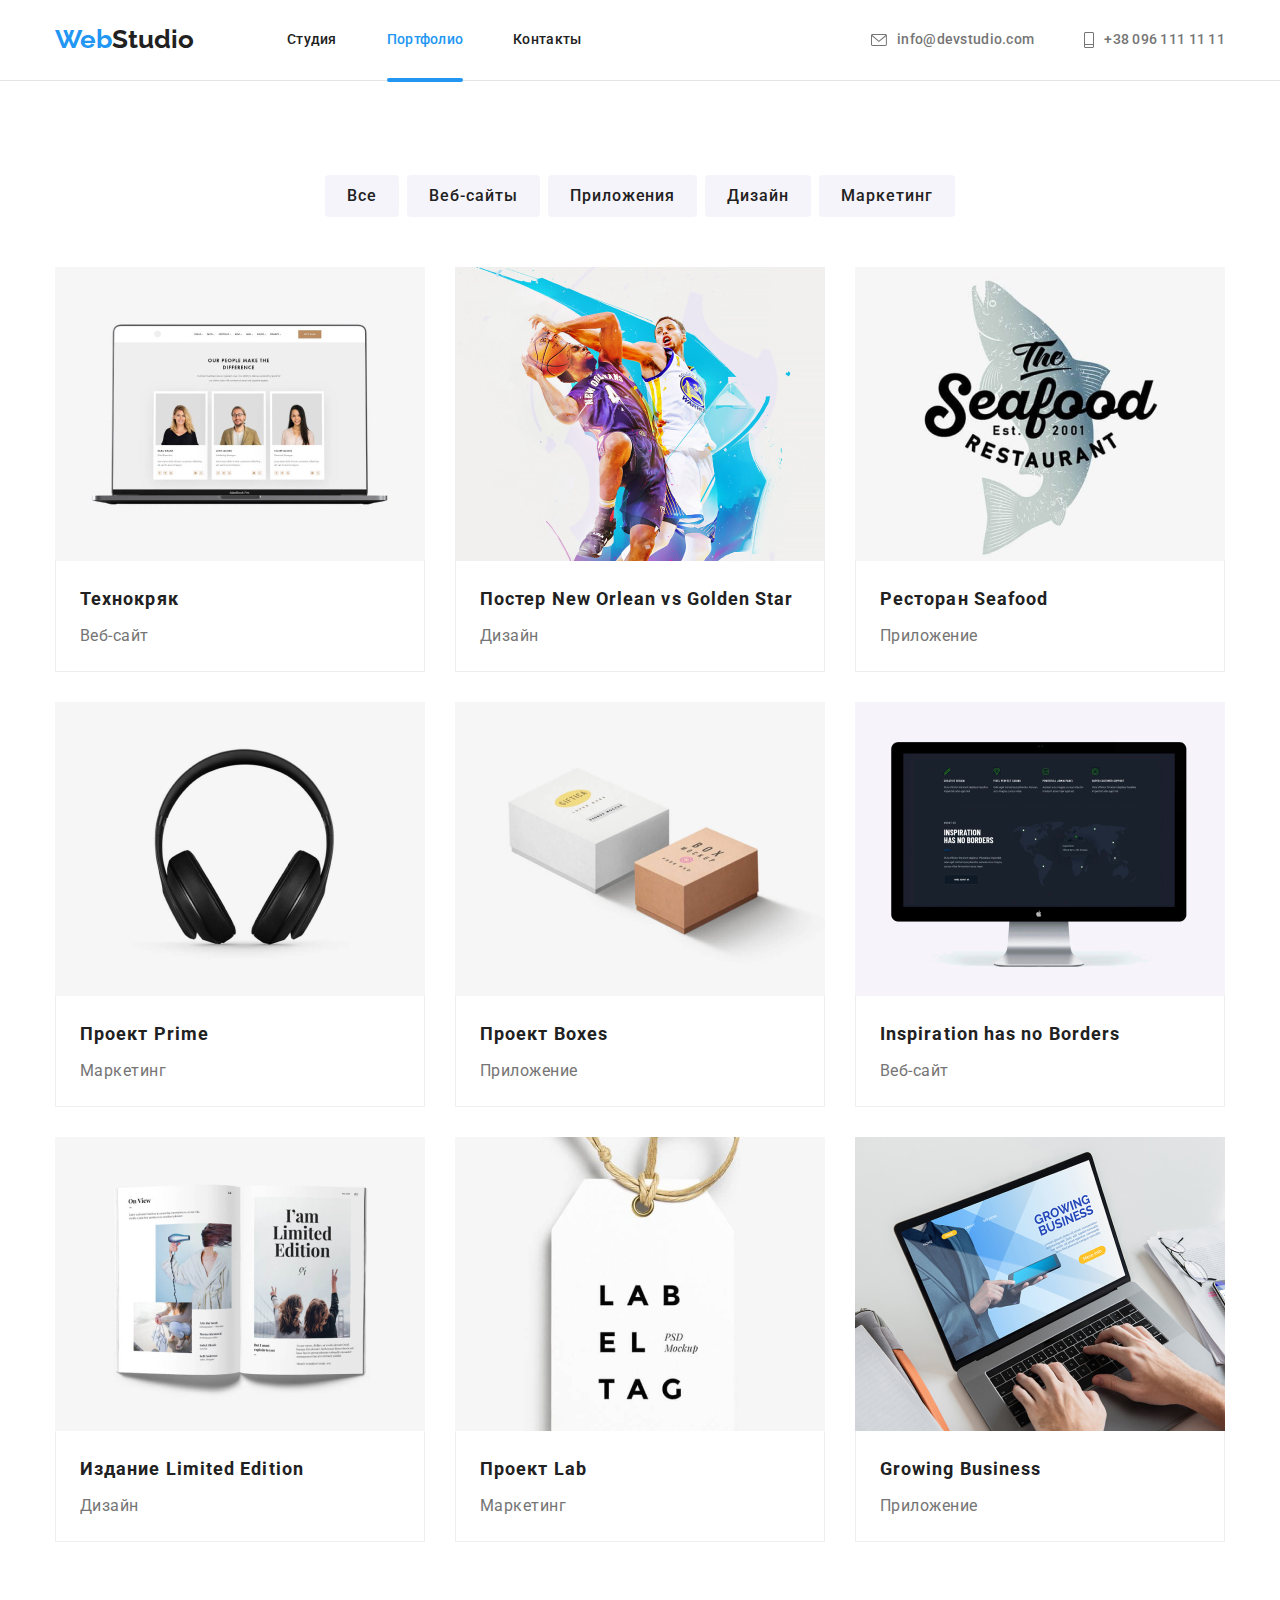
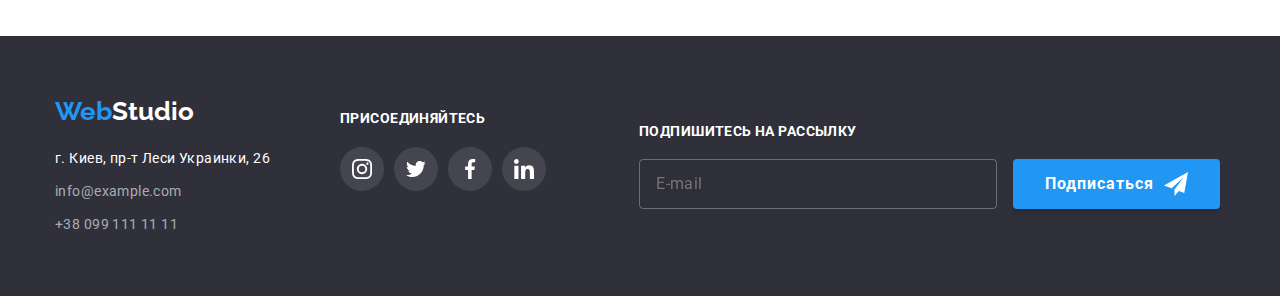
==== portfolio.html @ 95257525 "Add files via upload" ====
<!DOCTYPE html>
<html lang="ru">
  <head>
    <meta charset="UTF-8" />
    <meta http-equiv="X-UA-Compatible" content="IE=edge" />
    <meta name="viewport" content="width=device-width, initial-scale=1.0" />
    <title>Portfolio</title>
    <link
      rel="stylesheet"
      href="https://cdnjs.cloudflare.com/ajax/libs/modern-normalize/1.1.0/modern-normalize.min.css"
    />
    <link rel="stylesheet" href="./css/styles.css" />
    <link
      href="https://fonts.googleapis.com/css2?family=Raleway:wght@700&family=Roboto:wght@400;500;700;900&display=swap"
      rel="stylesheet"
    />
  </head>
  <body>
    <header class="header">
      <div class="container">
        <nav class="header-line">
          <a href="./index.html" class="logo-color"
            >Web<span class="header-logo">Studio</span></a
          >

          <ul class="site-nav list">
            <li class="item"><a class="link" href="./index.html">Студия</a></li>
            <li class="item"><a class="link current" href="">Портфолио</a></li>
            <li class="item"><a class="link" href="">Контакты</a></li>
          </ul>
        </nav>

        <ul class="site-contacts list">
          <li class="item">
            <a href="mailto:info@devstudio.com" class="contacts-link"
              ><svg class="icon-contacts" width="16" height="12">
                <use href="./images/icons.svg#icon-envelope"></use></svg
              >info@devstudio.com</a
            >
          </li>
          <li class="item">
            <a href="tel:+380961111111" class="contacts-link"
              ><svg class="icon-contacts-tel" width="10" height="16">
                <use href="./images/icons.svg#icon-Vector"></use>
              </svg>
              +38 096 111 11 11</a
            >
          </li>
        </ul>
      </div>
    </header>

    <main>
      <section class="main-container">
        <div class="container">
          <ul class="buttons-list list">
            <li class="btn">
              <button type="button" class="btn-portfolio">Все</button>
            </li>
            <li class="btn">
              <button type="button" class="btn-portfolio">Веб-сайты</button>
            </li>
            <li class="btn">
              <button type="button" class="btn-portfolio">Приложения</button>
            </li>
            <li class="btn">
              <button type="button" class="btn-portfolio">Дизайн</button>
            </li>
            <li class="btn">
              <button type="button" class="btn-portfolio">Маркетинг</button>
            </li>
          </ul>
          <ul class="card-set list">
            <li class="card-item">
              <a href="" class="card-item-el">
                <div class="cards-wrapper">
                  <img
                    src="./images/технокряк.jpg"
                    alt="веб-сайт"
                    width="370"
                    height="294"
                  />
                  <p class="cards-description">
                    Технокряк это современная площадка распространения
                    коронавируса. Компании используют эту платформу для
                    цифрового шпионажа и атак на защищённые сервера конкурентов.
                  </p>
                </div>
                <div class="card-set-el">
                  <h3 class="item-work">Технокряк</h3>
                  <p class="text-work">Веб-сайт</p>
                </div>
              </a>
            </li>
            <li class="card-item">
              <a href="" class="card-item-el">
                <div class="cards-wrapper">
                  <img
                    src="./images/постер.jpg"
                    alt="постер New Orlean vs Golden Star"
                    width="370"
                    height="294"
                  />
                  <p class="cards-description">
                    Технокряк это современная площадка распространения
                    коронавируса. Компании используют эту платформу для
                    цифрового шпионажа и атак на защищённые сервера конкурентов.
                  </p>
                </div>
                <div class="card-set-el">
                  <h3 class="item-work">Постер New Orlean vs Golden Star</h3>
                  <p class="text-work">Дизайн</p>
                </div>
              </a>
            </li>
            <li class="card-item">
              <a href="" class="card-item-el">
                <div class="cards-wrapper">
                  <img
                    src="./images/ресторан.jpg"
                    alt="ресторан Seafood"
                    width="370"
                    height="294"
                  />
                  <p class="cards-description">
                    Технокряк это современная площадка распространения
                    коронавируса. Компании используют эту платформу для
                    цифрового шпионажа и атак на защищённые сервера конкурентов.
                  </p>
                </div>
                <div class="card-set-el">
                  <h3 class="item-work">Ресторан Seafood</h3>
                  <p class="text-work">Приложение</p>
                </div>
              </a>
            </li>
            <li class="card-item">
              <div class="cards-wrapper">
                <img
                  src="./images/проект_prime.jpg"
                  alt="проект проект Prime"
                  width="370"
                  height="294"
                />
                <p class="cards-description">
                  Технокряк это современная площадка распространения
                  коронавируса. Компании используют эту платформу для цифрового
                  шпионажа и атак на защищённые сервера конкурентов.
                </p>
              </div>
              <div class="card-set-el">
                <h3 class="item-work">Проект Prime</h3>
                <p class="text-work">Маркетинг</p>
              </div>
            </li>
            <li class="card-item">
              <a href="" class="card-item-el">
                <div class="cards-wrapper">
                  <img
                    src="./images/проект_boxes.jpg"
                    alt="проект boxes"
                    width="370"
                    height="294"
                  />
                  <p class="cards-description">
                    Технокряк это современная площадка распространения
                    коронавируса. Компании используют эту платформу для
                    цифрового шпионажа и атак на защищённые сервера конкурентов.
                  </p>
                </div>
                <div class="card-set-el">
                  <h3 class="item-work">Проект Boxes</h3>
                  <p class="text-work">Приложение</p>
                </div>
              </a>
            </li>
            <li class="card-item">
              <div class="cards-wrapper">
                <img
                  src="./images/inspiration.jpg"
                  alt="веб-сайт"
                  width="370"
                  height="294"
                />
                <p class="cards-description">
                  Технокряк это современная площадка распространения
                  коронавируса. Компании используют эту платформу для цифрового
                  шпионажа и атак на защищённые сервера конкурентов.
                </p>
              </div>
              <div class="card-set-el">
                <h3 class="item-work">Inspiration has no Borders</h3>
                <p class="text-work">Веб-сайт</p>
              </div>
            </li>
            <li class="card-item">
              <a href="" class="card-item-el">
                <div class="cards-wrapper">
                  <img
                    src="./images/издание.jpg"
                    alt="Дизайн в издании Limited Edition"
                    width="370"
                    height="294"
                  />
                  <p class="cards-description">
                    Технокряк это современная площадка распространения
                    коронавируса. Компании используют эту платформу для
                    цифрового шпионажа и атак на защищённые сервера конкурентов.
                  </p>
                </div>
                <div class="card-set-el">
                  <h3 class="item-work">Издание Limited Edition</h3>
                  <p class="text-work">Дизайн</p>
                </div>
              </a>
            </li>
            <li class="card-item">
              <a href="" class="card-item-el">
                <div class="cards-wrapper">
                  <img
                    src="./images/проект_lab.jpg"
                    alt="маркетинг в проекте Lab"
                    width="370"
                    height="294"
                  />
                  <p class="cards-description">
                    Технокряк это современная площадка распространения
                    коронавируса. Компании используют эту платформу для
                    цифрового шпионажа и атак на защищённые сервера конкурентов.
                  </p>
                </div>
                <div class="card-set-el">
                  <h3 class="item-work">Проект Lab</h3>
                  <p class="text-work">Маркетинг</p>
                </div>
              </a>
            </li>
            <li class="card-item">
              <a href="" class="card-item-el">
                <div class="cards-wrapper">
                  <img
                    src="./images/growing.jpg"
                    alt="Приложение Growing Business"
                    width="370"
                    height="294"
                  />
                  <p class="cards-description">
                    Технокряк это современная площадка распространения
                    коронавируса. Компании используют эту платформу для
                    цифрового шпионажа и атак на защищённые сервера конкурентов.
                  </p>
                </div>
                <div class="card-set-el">
                  <h3 class="item-work">Growing Business</h3>
                  <p class="text-work">Приложение</p>
                </div>
              </a>
            </li>
          </ul>
        </div>
      </section>
    </main>

    <footer>
      <div class="container container-footer">
        <div>
          <a href="./index.html" class="footer-logo"
            >Web<span class="footer-logo-color">Studio</span></a
          >
          <address>
            <ul class="footer list">
              <li class="adress-el">
                <a class="adress" href="">г. Киев, пр-т Леси Украинки, 26</a>
              </li>
              <li class="adress-el">
                <a class="footer-adress" href="mailto:info@example.com"
                  >info@example.com</a
                >
              </li>
              <li class="adress-el">
                <a class="footer-adress" href="tel:+380991111111"
                  >+38 099 111 11 11</a
                >
              </li>
            </ul>
          </address>
        </div>
        <div class="footer-social-links">
          <p class="social-title">присоединяйтесь</p>
          <ul class="team-social-list list">
            <li class="team-social-list-el">
              <a
                href="https://www.instagram.com/?hl=ru"
                class="social-link-footer"
              >
                <svg class="social-icon-footer">
                  <use href="./images/icons.svg#icon-instagram-2"></use>
                </svg>
              </a>
            </li>
            <li class="team-social-list-el">
              <a
                href="https://www.twitter.com/?hl=ru"
                class="social-link-footer"
              >
                <svg class="social-icon-footer">
                  <use href="./images/icons.svg#icon-p"></use>
                </svg>
              </a>
            </li>
            <li class="team-social-list-el">
              <a
                href="https://www.facebook.com/?hl=ru"
                class="social-link-footer"
              >
                <svg class="social-icon-footer">
                  <use href="./images/icons.svg#icon-facebook-1"></use>
                </svg>
              </a>
            </li>
            <li class="team-social-list-el">
              <a
                href="https://www.linkedin.com/?hl=ru"
                class="social-link-footer"
              >
                <svg class="social-icon-footer">
                  <use href="./images/icons.svg#icon-linkedin-1"></use>
                </svg>
              </a>
            </li>
          </ul>
        </div>
        <div class="email-holder">
          <p class="title">Подпишитесь на рассылку</p>
          <form>
            <label for="email"></label>
            <input
              class="email-text"
              type="email"
              name="email"
              id="email"
              placeholder="E-mail"
            />
            <button type="submit" class="hero-btn footer-btn">
              Подписаться
              <svg class="icon-send" width="24" height="24">
                <use href="./images/icons.svg#icon-icon-send"></use>
              </svg>
            </button>
          </form>
        </div>
      </div>
    </footer>
  </body>
</html>
---- css/styles.css ----
/* цвет основного текста #212121 */
/* вторичный цвет текста  #757575 */
/* белый #ffffff */
/* акцент голубой #2196F3*/
/* цвет борда с кнопкой #2F303A */
/* цвет фона команды #2F303A */

:root {
  --primary-text-color: #212121;
  --secondary-text-color: #757575;
  --white-color: #ffffff;
  --accent-color: #2196f3;
  --bord-color: #2f303a;
  --bg-color-team: #f5f4fa;
  --footer-color: rgba(255, 255, 255, 0.6);
  --footer-social: rgba(255, 255, 255, 0.1);
}

* {
  box-sizing: border-box;
}

p,
h1,
h2,
h3,
h4,
h5,
h6 {
  margin-top: 0;
  margin-bottom: 0;
}

ul {
  margin: 0;
  padding-left: 0;
}

.container {
  width: 1200px;
  padding: 0 15px;
  margin: 0 auto;
}

img {
  display: block;
}

body {
  background-color: #ffffff;
  color: var(--primary-text-color);
  font-family: Roboto, sans-serif;
}

.list {
  list-style: none;
}

/* Header */

.header {
  padding: 24px 0 25px;
  border-bottom: 1px solid #e5e5e5;
}

.header .container {
  display: flex;
  /*align-content: center;*/
  justify-content: space-between;
  align-items: center;
}

.header-logo {
  display: block;
  font-family: Raleway, sans-serif;
  font-weight: 700;
  font-size: 26px;
  line-height: 1.2;
  color: var(--primary-text-color);
}

.logo-color {
  font-family: Raleway, sans-serif;
  font-weight: 700;
  font-size: 26px;
  line-height: 1.2;
  color: var(--accent-color);
  display: flex;
  margin-right: 93px;

  animation: rotateY 3000ms infinite alternate backwards ease-in-out 1000ms;
}

.header-line {
  display: flex;
  /*width: 1170px;*/
  align-content: center;
  align-items: center;
}

.site-nav {
  display: flex;
}

.site-nav .item:not(:last-child) {
  margin-right: 50px;
}

.site-nav .link {
  font-weight: 500;
  font-size: 14px;
  line-height: 1.14;
  letter-spacing: 0.02em;
  color: var(--primary-text-color);
  display: block;
  text-decoration: none;

  transition-property: color;
  transition-duration: 250ms;
  transition-timing-function: cubic-bezier(0.4, 0, 0.2, 1);
}

.site-nav .link:hover,
.site-nav .link:focus {
  color: var(--accent-color);
}

.site-nav .link.current {
  position: relative;
  color: var(--accent-color);
}

.site-nav .link.current::after {
  content: "";
  position: absolute;
  left: 0;
  bottom: -34px;
  width: 100%;
  height: 4px;
  background-color: var(--accent-color);
  border-radius: 2px;
}

.site-contacts {
  display: flex;
  align-items: center;
}

.site-contacts .item {
  align-items: center;
}

.contacts-link {
  align-items: center;
}

.site-contacts .item:not(:last-child) {
  margin-right: 50px;
}

.site-contacts .contacts-link {
  font-weight: 500;
  font-size: 14px;
  line-height: 1.14;
  letter-spacing: 0.02em;
  color: var(--secondary-text-color);
  display: flex;
  align-content: center;

  transition-duration: 250ms;
  transition-timing-function: cubic-bezier(0.4, 0, 0.2, 1);
}

.contacts-link:hover,
.contacts-link:focus {
  color: var(--accent-color);
}

.contacts-link:hover .icon-contacts,
.contacts-link:focus .icon-contacts {
  fill: var(--accent-color);
}
.contacts-link:hover .icon-contacts-tel,
.contacts-link:focus .icon-contacts-tel {
  fill: var(--accent-color);
}

.icon-contacts {
  /*width: 16px;
  height: 12px;*/
  margin-right: 10px;
  fill: var(--secondary-text-color);
}

.icon-contacts-tel {
  /* width: 10px;
  height: 16px;*/
  margin-right: 10px;
  fill: var(--secondary-text-color);
}

.social-link:hover,
.social-link:focus,
.social-link:hover .social-icon,
.social-link:focus .social-icon {
  fill: var(--white-color);
  background-color: var(--accent-color);
}
.hero {
  background-color: var(--bord-color);
  padding: 200px 0;
  margin: 0 auto;
  max-width: 1600px;
  text-align: center;
  align-items: center;

  background-image: linear-gradient(
      to right,
      rgba(47, 48, 58, 0.4),
      rgba(47, 48, 58, 0.4)
    ),
    url(../images/Img-min.jpg);
  background-position: center;
  background-size: cover;
  background-repeat: no-repeat;
}

.hero-title {
  margin: 0 auto 30px auto;
  width: 696px;
  height: 120;
  font-weight: 900;
  font-size: 44px;
  line-height: 1.36;
  text-align: center;
  letter-spacing: 0.06em;
  text-transform: uppercase;
  color: var(--white-color);
}

/* Button */

button {
  padding: 10px 32px;
  font-family: Roboto, sans-serif;
  font-weight: bold;
  font-size: 16px;
  line-height: 1.87;
  display: block;
  align-items: center;
  text-align: center;
  letter-spacing: 0.06em;
  color: #ffffff;
  background-color: var(--accent-color);
  cursor: pointer;
  border-radius: 4px;
  box-shadow: 0px 4px 4px rgba(0, 0, 0, 0.15);
}

.button:hover,
.button:focus {
  background-color: var(--accent-color);
}

.btn-portfolio {
  color: var(--primary-text-color);
  background-color: var(--bg-color-team);
  box-shadow: none;
}

.btn-portfolio:hover,
.btn-portfolio:focus {
  background-color: var(--accent-color);
  box-shadow: 0px 4px 4px rgba(0, 0, 0, 0.15);
}

.hero-btn {
  color: var(--white-color);
  background-color: var(--accent-color);
  padding: 10px 32px;
  text-align: center;
  align-items: center;
  display: block;
  justify-content: center;
  margin-left: auto;
  margin-right: auto;
  border: none;
}

.backdrop {
  position: fixed;
  left: 0;
  top: 0;
  width: 100%;
  height: 100%;

  background: rgba(0, 0, 0, 0.2);

  /* transition-property: opacity;
  transition-duration: 250ms;
  transition-timing-function: cubic-bezier(0.4, 0, 0.2, 1);*/
  /*transform: scale3d(2, 0.5);*/
  transition: opacity 250ms cubic-bezier(0.4, 0, 0.2, 1),
    visibility 250ms cubic-bezier(0.4, 0, 0.2, 1);
}

.modal-window {
  position: absolute;
  left: 50%;
  top: 50%;
  transform: translate(-50%, -50%);
  min-height: 581px;
  width: 528px;
  background: var(--white-color);
  box-shadow: 0px 1px 3px rgba(0, 0, 0, 0.12), 0px 1px 1px rgba(0, 0, 0, 0.14),
    0px 2px 1px rgba(0, 0, 0, 0.2);
  border-radius: 4px;
  padding: 40px;

  /*transition-property: margin-right, color;
  transition-duration: 250ms;
  transition-timing-function: cubic-bezier(0.4, 0, 0.2, 1);*/
}

.close-button {
  display: flex;
  position: absolute;
  top: 8px;
  right: 8px;
  padding: 0;
  width: 30px;
  height: 30px;
  background-color: var(--white-color);
  border: 1px solid rgba(0, 0, 0, 0.1);
  box-sizing: border-box;
  border-radius: 50%;
  cursor: pointer;
  justify-content: center;
  align-items: center;
  box-shadow: none;
}

.close-button:focus,
.close-button:hover {
  fill: var(--accent-color);
}

.is-hidden {
  opacity: 0;
  pointer-events: none;
  visibility: hidden;
}

.contacts-form {
  display: flex;
  flex-direction: column;
}

.form-text {
  font-weight: bold;
  font-size: 20px;
  line-height: 1.15;
  letter-spacing: 0.03em;
  margin-bottom: 12px;
  text-align: center;

  color: var(--primary-text-color);
}

.form-label {
  margin-bottom: 10px;
  /*margin-top: 12px;
  margin-left: 40px;*/

  font-weight: 400;
  font-size: 12px;
  line-height: 1.16;
  letter-spacing: 0.01em;

  color: var(--secondary-text-color);
}

.form-wrapper {
  position: relative;
  display: block;
  margin-top: 4px;
}

.form-input {
  padding-left: 40px;

  width: 100%;
  height: 40px;
  border: 1px solid rgba(33, 33, 33, 0.2);
  box-sizing: border-box;
  border-radius: 4px;
}

.form-input:focus {
  outline: none;
  border: 1px solid var(--accent-color);
}

.form-icon {
  position: absolute;
  left: 12px;
  top: 50%;
  transform: translateY(-50%);
  transition-duration: 250ms;
  transition-timing-function: cubic-bezier(0.4, 0, 0.2, 1);
}

.form-input:focus + .form-icon {
  fill: var(--accent-color);
}

.form-label-comment {
  margin-bottom: 20px;
  font-size: 12px;
  line-height: 1.17;
  letter-spacing: 0.01em;
  color: var(--secondary-text-color);
}

.form-comment {
  font-family: "Roboto" sans-serif;
  font-style: normal;
  height: 120px;
  width: 100%;
  line-height: 1.16;
  letter-spacing: 0.01em;
  padding: 12px 16px;
  margin-top: 4px;
  border: 1px solid rgba(33, 33, 33, 0.2);
  box-sizing: border-box;
  border-radius: 4px;
  transition-property: border-color;
  transition-duration: 250ms;
  transition-timing-function: cubic-bezier(0.4, 0, 0.2, 1);
  resize: none;
}

.form-comment:focus {
  outline: none;
  border: 1px solid var(--accent-color);
}

.form-comment::placeholder {
  font-style: normal;
  font-weight: 400;
  font-size: 14px;
  line-height: 1.14;
  letter-spacing: 0.01em;

  color: rgba(117, 117, 117, 0.5);
}

.form-checkbox {
  /* position: relative;*/
  display: flex;
  margin-bottom: 30px;
  text-align: center;
  align-items: center;
  cursor: pointer;
  justify-content: center;
}
.checkbox-icon {
  position: relative;
  display: flex;
  justify-content: center;
  align-items: center;

  width: 16px;
  height: 15px;
  border-radius: 2px;
  margin-right: 7px;
  transition-property: background-color;
  transition-duration: 250ms;
  transition-timing-function: cubic-bezier(0.4, 0, 0.2, 1);
}
.icon-check {
  position: absolute;
  position: 50% 50%;
  border: 2px solid var(--primary-text-color);
  border-radius: 2px;
  margin-right: 5px;
  display: flex;
  align-items: center;
  justify-content: center;

  transition-property: background-color;
  transition-duration: 250ms;
  transition-timing-function: cubic-bezier(0.4, 0, 0.2, 1);
}

.policy-agree {
  font-weight: 400;
  font-size: 14px;
  line-height: 1.71;
  letter-spacing: 0.03em;

  color: var(--secondary-text-color);
}

.policy-agree-link {
  font-weight: 400;
  font-size: 14px;
  line-height: 1.71;
  letter-spacing: 0.03em;
  margin-left: 5px;

  color: var(--accent-color);
}

.checkbox-policy:checked ~ .icon-check {
  border: transparent;
  background-color: var(--accent-color);
}

.visually-hidden {
  position: absolute;
  width: 1px;
  height: 1px;
  margin: -1px;
  border: 0;
  padding: 0;
  white-space: nowrap;
  clip-path: inset(100%);
  clip: rect(0 0 0 0);
  overflow: hidden;
}

.send-btn {
  font-family: "Roboto", sans-serif;
  font-weight: 700;
  font-size: 16px;
  line-height: 1.87;
  letter-spacing: 0.06em;
  border-radius: 4px;
  padding: 10px 55px;
  background-color: var(--accent-color);
  border: 0;
  cursor: pointer;
  color: var(--white-color);
  align-items: center;
  box-shadow: 0px 4px 4px rgba(0, 0, 0, 0.15);
  transition-property: background-color;
  transition-duration: 250ms;
  transition-timing-function: cubic-bezier(0.4, 0, 0.2, 1);
  margin: auto;
}

.send-btn:hover,
.send-btn:focus {
  background-color: #188ce8;
}

/*Features*/

.features {
  padding-top: 94px;
  padding-bottom: 94px;
  outline-style: solid 2px green;
}

.features .list {
  display: flex;
  padding-bottom: 0px;
  padding-top: 0px;
}

.features .features-el:not(:last-child) {
  margin-right: 30px;
}
.features-icon-box {
  border-radius: 4px;
  display: flex;
  justify-content: center;
  align-items: center;
  width: 270px;
  height: 120px;
  margin-bottom: 30px;
  background-color: #f5f4fa;
}
.features-icon {
  width: 70px;
  height: 70px;
}
.features .title {
  margin-top: 0;
  margin-bottom: 10px;
  font-weight: 700;
  font-size: 14px;
  line-height: 1.14;
  letter-spacing: 0.03em;
  color: var(--primary-text-color);
  text-transform: uppercase;
}

.features .text {
  font-weight: normal;
  width: 270px;
  font-size: 14px;
  line-height: 1.71em;
  letter-spacing: 0.03em;
  color: var(--secondary-text-color);
  margin-top: 0;
  margin-bottom: 0;
}

/*Our work*/
.work {
  padding-bottom: 94px;
}

.work .list {
  display: flex;
}

.work-el {
  align-items: center;
  position: relative;
}

.work .title {
  font-weight: 700;
  font-size: 36px;
  line-height: 1.16em;
  text-align: center;
  letter-spacing: 0.03em;
  color: var(--primary-text-color);
  margin-bottom: 50px;
}

.work .work-el:not(:last-child) {
  margin-right: 30px;
}

.work-el .work-text {
  position: absolute;
  display: flex;
  font-weight: 700;
  font-size: 14px;
  line-height: 1.143;
  letter-spacing: 0.03em;
  text-transform: uppercase;

  width: 100%;
  height: 70px;
  bottom: 0;
  left: 0;
  justify-content: center;
  align-items: center;

  color: var(--white-color);
  background: rgba(47, 48, 58, 0.8);
}

/* Our team*/
.team {
  background-color: var(--bg-color-team);
  padding-top: 94px;
  padding-bottom: 94px;
}

.team .list {
  display: flex;
}

.team .title {
  font-weight: 700;
  font-size: 36px;
  line-height: 1.16;
  text-align: center;
  letter-spacing: 0.03em;
  color: var(--primary-text-color);
  margin-bottom: 50px;
}

.team .team-el:not(:last-child) {
  margin-right: 30px;
}

.team-el {
  /* display: inline-block;*/

  background-color: var(--white-color);
  width: 270px;
  min-height: 368px;
  box-shadow: 0px 1px 3px rgba(0, 0, 0, 0.12), 0px 1px 1px rgba(0, 0, 0, 0.14),
    0px 2px 1px rgba(0, 0, 0, 0.2);
  border-radius: 0px 0px 4px 4px;
}

.team-container {
  margin: 30px 59px;
}

.team .name {
  font-weight: 500;
  font-size: 16px;
  line-height: 1.18;
  letter-spacing: 0.03em;
  text-align: center;
  color: var(--primary-text-color);
  margin-top: 30px;
  margin-bottom: 10px;
}

.team .profession {
  font-weight: 400;
  font-weight: normal;
  font-size: 16px;
  line-height: 1.18;
  letter-spacing: 0.03em;
  text-align: center;
  color: var(--secondary-text-color);
  margin-bottom: 15px;
}
.team-social-list {
  display: flex;
  align-items: center;
  justify-content: center;
  list-style: none;
}

.team .list {
  list-style: none;
}

.social-link {
  display: flex;
  margin-bottom: 30px;
  width: 44px;
  height: 44px;
  background-color: var(--white-color);
  text-decoration: none;
  border-radius: 50%;
  justify-content: center;
  align-items: center;

  transition-property: background-color;
  transition-duration: 250ms;
  transition-timing-function: cubic-bezier(0.4, 0, 0.2, 1);
}

.team-social-list-el:not(:last-child) {
  margin-right: 10px;
}

.social-icon {
  width: 20px;
  height: 20px;
  fill: #afb1b8;

  transition-property: color;
  transition-duration: 250ms;
  transition-timing-function: cubic-bezier(0.4, 0, 0.2, 1);
}

.social-link:hover,
.social-link:focus,
.social-link:hover .social-icon,
.social-link:focus .social-icon {
  /* fill: var(--white-color);*/
  background-color: var(--accent-color);
}

.social-link:hover,
.social-link:focus {
  fill: var(--white-color);
}

/*Clients*/
.clients {
  padding-top: 94px;
  padding-bottom: 94px;
}

.clients-list {
  list-style: none;
  text-decoration: none;
  display: flex;
  flex-wrap: wrap;
  margin-top: -30px;
  margin-left: -30px;
}

.clients-list .clients-el {
  display: flex;
  flex-basis: calc((100% - 180px) / 6);
  margin-top: 30px;
  margin-left: 30px;
}

.clients-el {
  display: inline-block;
  margin-left: 20px;
  /*margin-bottom: 95px;*/
}
.clients-link {
  display: flex;
  justify-content: center;
  align-items: center;
  width: 170px;
  height: 92px;
  border: 1px solid #afb1b8;
  border-radius: 4px;

  transition-duration: 250ms;
  transition-timing-function: cubic-bezier(0.4, 0, 0.2, 1);
}

.clients-link:focus,
.clients-link:hover {
  border: 1px solid var(--accent-color);
  background-color: var(--white-color);
}

.clients-link:focus .clients-icon,
.clients-link:hover .clients-icon {
  fill: var(--accent-color);
}

.clients-icon {
  fill: #afb1b8;
  width: 106px;
  height: 60px;
}

.clients-title {
  font-weight: 700;
  font-size: 36px;
  line-height: 1.16em;
  text-align: center;
  letter-spacing: 0.03em;
  color: var(--primary-text-color);
  margin-bottom: 50px;
}

/* Footer */
footer {
  padding-top: 60px;
  padding-bottom: 60px;
  background-color: var(--bord-color);
}

.container-footer {
  display: flex;
  align-items: center;
}

.footer-logo {
  font-family: Raleway, sans-serif;
  font-weight: 700;
  font-size: 26px;
  line-height: 1.2;
  color: var(--accent-color);
  display: inline-block;
  margin-top: 0;
  padding-top: auto;
  margin-bottom: 20px;
  padding-right: auto;
}

.footer-logo-color {
  font-weight: bold;
  color: var(--white-color);
}

.footer .list {
  margin: 0px;
}

.adress {
  font-style: normal;
  font-weight: normal;
  font-size: 14px;
  line-height: 1.7;
  letter-spacing: 0.03em;
  color: var(--white-color);
  display: block;
  margin: 0;
}

.adress-el:not(:last-child) {
  margin: 0 0 9px;
}

.footer-adress {
  display: block;

  font-style: normal;
  font-weight: 400;
  font-size: 14px;
  line-height: 1.7em;
  letter-spacing: 0.03em;
  color: var(--footer-color);
  text-decoration: none;

  margin: 0;
}

.footer .footer-adress:focus,
.footer .footer-adress:hover {
  color: var(--accent-color);
}

.footer-flex {
  display: flex;
}

.footer-social-links {
  margin-left: 70px;
  margin-right: 93px;
}

.footer-social-links .team-social-list {
  display: flex;
}
.social-title {
  font-weight: 700;
  font-size: 14px;
  line-height: 1.14;
  letter-spacing: 0.03em;
  text-transform: uppercase;
  color: var(--white-color);
  margin-bottom: 20px;
  margin-top: auto;
}

.social-link-footer {
  display: flex;
  margin-bottom: 30px;
  width: 44px;
  height: 44px;
  background-color: var(--footer-social);
  text-decoration: none;
  border-radius: 50%;
  justify-content: center;
  align-items: center;

  transition-duration: 250ms;
  transition-timing-function: cubic-bezier(0.4, 0, 0.2, 1);
}

.social-icon-footer {
  width: 20px;
  height: 20px;
}

.social-link-footer:focus,
.team-social-list-el:hover .social-link-footer,
.team-social-list-el:focus .social-link-footer {
  background-color: var(--accent-color);
}
.social-link-footer .social-icon-footer {
  fill: var(--white-color);
}

.email-holder .title {
  font-weight: bold;
  font-size: 14px;
  line-height: 1.143;
  letter-spacing: 0.03em;
  text-transform: uppercase;
  margin-bottom: 20px;

  color: var(--white-color);
}

.email-text {
  width: 358px;
  height: 50px;
  padding: 15px 16px;
  margin-right: 12px;
  font-weight: normal;
  font-size: 16px;
  line-height: 1.25;
  letter-spacing: 0.03em;
  border: 1px solid rgba(255, 255, 255, 0.3);
  box-sizing: border-box;
  filter: drop-shadow(0px 4px 4px rgba(0, 0, 0, 0.15));
  border-radius: 4px;
  background-color: transparent;

  color: var(--white-color);
  transition-duration: 250ms;
  transition-timing-function: cubic-bezier(0.4, 0, 0.2, 1);
}

.email-text:focus {
  outline: none;
  border: 1px solid var(--accent-color);
}

.icon-send {
  margin-left: 10px;
  fill: var(--white-color);
}

.footer-btn {
  display: inline-flex;
  align-items: center;
}

/* Portfolio CSS */

.portfolio {
  padding: 94px 0;
}

.buttons-list {
  display: flex;
  justify-content: center;
  margin-bottom: 50px;
}

.btn:hover,
.btn:focus {
  box-shadow: 0px 4px 4px rgba(0, 0, 0, 0.25), 0px 3px 1px rgba(0, 0, 0, 0.01),
    0px 1px 2px rgba(0, 0, 0, 0.08), 0px 2px 2px rgba(0, 0, 0, 0.12);
}

.main-container {
  padding-top: 94px;
  padding-bottom: 94px;
}

.buttons-list .btn:not(:last-child) {
  margin-right: 8px;
}

.btn-portfolio {
  font-weight: 500;
  padding: 6px 22px;
  border: 0px;

  transition-duration: 250ms;
  transition-timing-function: cubic-bezier(0.4, 0, 0.2, 1);
}

.btn-portfolio:hover,
.btn-portfolio:focus {
  color: var(--white-color);
}

.card-set {
  margin-left: auto;
  margin-right: auto;
  display: flex;
  flex-wrap: wrap;
}

.card-item {
  margin-right: 30px;
  margin-bottom: 30px;
  width: 370px;

  transition-duration: 250ms;
  transition-timing-function: cubic-bezier(0.4, 0, 0.2, 1);
}

.card-item:focus,
.card-item:hover {
  box-shadow: 0px 1px 1px rgba(0, 0, 0, 0.12), 0px 4px 4px rgba(0, 0, 0, 0.06),
    1px 4px 6px rgba(0, 0, 0, 0.16);
}

.cards-wrapper {
  position: relative;
  overflow: hidden;
}

.cards-description {
  display: flex;
  position: absolute;
  font-weight: 400;
  width: 100%;
  height: 100%;
  font-size: 18px;
  line-height: 1.55;
  letter-spacing: 0.03em;

  padding: 63px 24px;
  top: 0;
  left: 0;
  overflow: auto;

  transform: translateY(100%);
  transition-duration: 250ms;
  transition-timing-function: cubic-bezier(0.4, 0, 0.2, 1);

  color: rgba(255, 255, 255, 1);
  background-color: rgba(33, 150, 243, 0.9);
}

.card-item:hover .cards-description,
.card-item:focus .cards-description {
  transform: translateY(0);
}

.card-set-el {
  padding: 20px 24px;
  border: 1px solid #eeeeee;
  border-top: 0;
}

.card-item:nth-child(3n) {
  margin-right: 0;
}

.card-item:nth-last-child(-n + 3) {
  margin-bottom: 0;
}

.item-work {
  margin-top: 0;
  margin-bottom: 0;

  font-weight: 700;
  font-size: 18px;
  line-height: 2;
  letter-spacing: 0.06em;
  color: var(--primary-text-color);
}

.text-work {
  margin-top: 4px;
  margin-bottom: 0;

  font-weight: 400;
  font-size: 16px;
  line-height: 1.87em;
  letter-spacing: 0.03em;
  color: var(--secondary-text-color);
}

a {
  text-decoration: none;
}

/* Анимация для логотипа*/
@keyframes rotateY {
  0% {
    transform: perspective(400px) rotateY(60deg);
  }

  100% {
    transform: perspective(400px) rotateY(-60deg);
  }
}
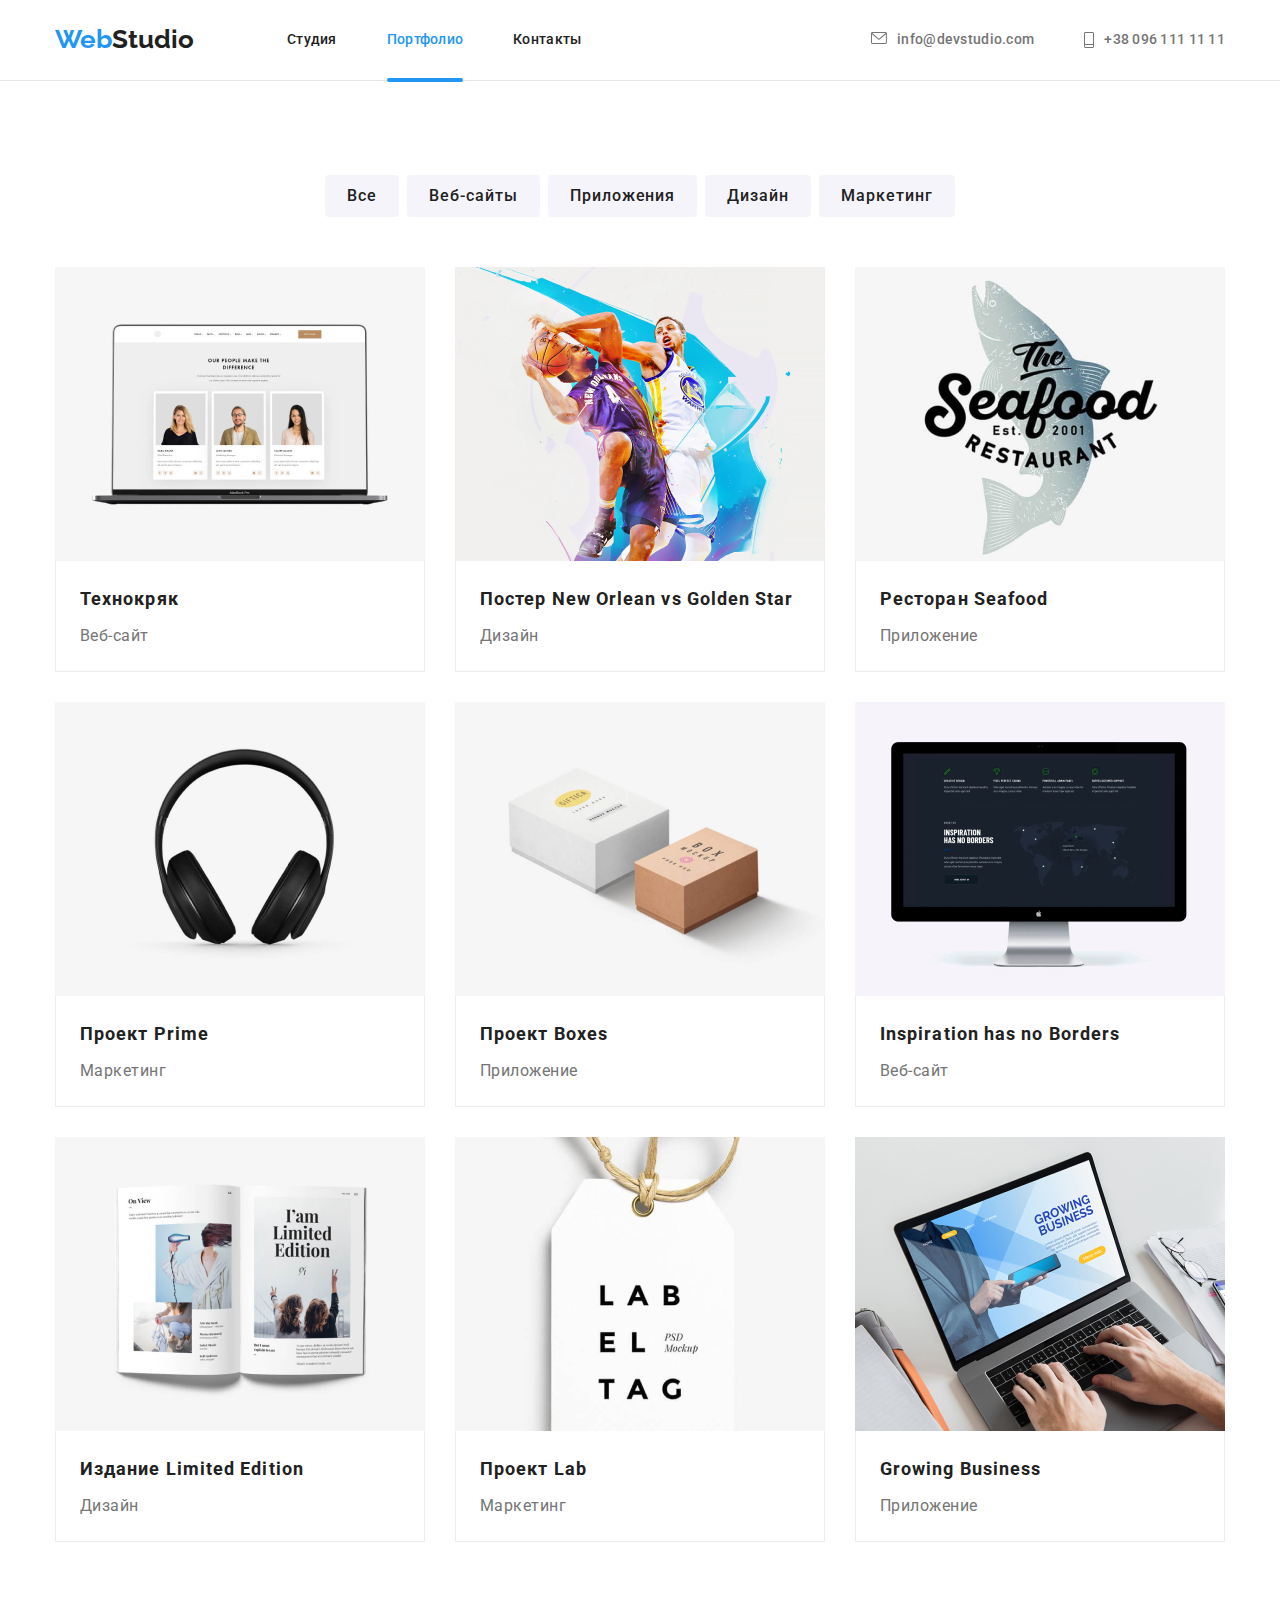
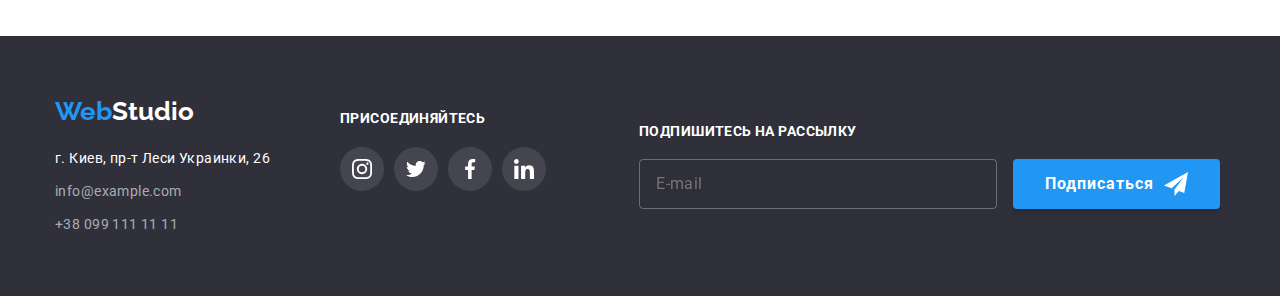
==== commit dc082c26: "Update portfolio.html" ====
--- a/portfolio.html
+++ b/portfolio.html
@@ -24,23 +24,23 @@
           >
 
           <ul class="site-nav list">
-            <li class="item"><a class="link" href="./index.html">Студия</a></li>
-            <li class="item"><a class="link current" href="">Портфолио</a></li>
-            <li class="item"><a class="link" href="">Контакты</a></li>
+            <li class="site-nav__item"><a class="site-nav__link" href="./index.html">Студия</a></li>
+            <li class="site-nav__item"><a class="site-nav__link current" href="">Портфолио</a></li>
+            <li class="site-nav__item"><a class="site-nav__link" href="">Контакты</a></li>
           </ul>
         </nav>
 
-        <ul class="site-contacts list">
-          <li class="item">
-            <a href="mailto:info@devstudio.com" class="contacts-link"
-              ><svg class="icon-contacts" width="16" height="12">
+        <ul class="contacts list">
+          <li class="contacts__item">
+            <a href="mailto:info@devstudio.com" class="contacts__link"
+              ><svg class="contacts__icon" width="16" height="12">
                 <use href="./images/icons.svg#icon-envelope"></use></svg
               >info@devstudio.com</a
             >
           </li>
-          <li class="item">
-            <a href="tel:+380961111111" class="contacts-link"
-              ><svg class="icon-contacts-tel" width="10" height="16">
+          <li class="contacts__item">
+            <a href="tel:+380961111111" class="contacts__link"
+              ><svg class="contacts__icon" width="10" height="16">
                 <use href="./images/icons.svg#icon-Vector"></use>
               </svg>
               +38 096 111 11 11</a
@@ -53,206 +53,210 @@
     <main>
       <section class="main-container">
         <div class="container">
-          <ul class="buttons-list list">
-            <li class="btn">
-              <button type="button" class="btn-portfolio">Все</button>
-            </li>
-            <li class="btn">
-              <button type="button" class="btn-portfolio">Веб-сайты</button>
-            </li>
-            <li class="btn">
-              <button type="button" class="btn-portfolio">Приложения</button>
-            </li>
-            <li class="btn">
-              <button type="button" class="btn-portfolio">Дизайн</button>
-            </li>
-            <li class="btn">
-              <button type="button" class="btn-portfolio">Маркетинг</button>
+          <ul class="buttons__list list">
+            <li class="btn">
+              <button type="button" class="btn__portfolio">Все</button>
+            </li>
+            <li class="btn">
+              <button type="button" class="btn__portfolio">Веб-сайты</button>
+            </li>
+            <li class="btn">
+              <button type="button" class="btn__portfolio">Приложения</button>
+            </li>
+            <li class="btn">
+              <button type="button" class="btn__portfolio">Дизайн</button>
+            </li>
+            <li class="btn">
+              <button type="button" class="btn__portfolio">Маркетинг</button>
             </li>
           </ul>
-          <ul class="card-set list">
-            <li class="card-item">
-              <a href="" class="card-item-el">
-                <div class="cards-wrapper">
+          <ul class="projects list">
+            <li class="projects__item">
+              <a href="" class="projects__link">
+                <div class="projects__wrapper">
                   <img
                     src="./images/технокряк.jpg"
                     alt="веб-сайт"
                     width="370"
                     height="294"
                   />
-                  <p class="cards-description">
-                    Технокряк это современная площадка распространения
-                    коронавируса. Компании используют эту платформу для
-                    цифрового шпионажа и атак на защищённые сервера конкурентов.
-                  </p>
-                </div>
-                <div class="card-set-el">
-                  <h3 class="item-work">Технокряк</h3>
-                  <p class="text-work">Веб-сайт</p>
-                </div>
-              </a>
-            </li>
-            <li class="card-item">
-              <a href="" class="card-item-el">
-                <div class="cards-wrapper">
+                  <p class="card__description">
+                    Технокряк это современная площадка распространения
+                    коронавируса. Компании используют эту платформу для
+                    цифрового шпионажа и атак на защищённые сервера конкурентов.
+                  </p>
+                </div>
+                <div class="card-set">
+                  <h3 class="card-set__item">Технокряк</h3>
+                  <p class="card-set__text">Веб-сайт</p>
+                </div>
+              </a>
+            </li>
+            <li class="projects__item">
+              <a href="" class="projects__link">
+                <div class="projects__wrapper">
                   <img
                     src="./images/постер.jpg"
                     alt="постер New Orlean vs Golden Star"
                     width="370"
                     height="294"
                   />
-                  <p class="cards-description">
-                    Технокряк это современная площадка распространения
-                    коронавируса. Компании используют эту платформу для
-                    цифрового шпионажа и атак на защищённые сервера конкурентов.
-                  </p>
-                </div>
-                <div class="card-set-el">
-                  <h3 class="item-work">Постер New Orlean vs Golden Star</h3>
-                  <p class="text-work">Дизайн</p>
-                </div>
-              </a>
-            </li>
-            <li class="card-item">
-              <a href="" class="card-item-el">
-                <div class="cards-wrapper">
+                  <p class="card__description">
+                    Технокряк это современная площадка распространения
+                    коронавируса. Компании используют эту платформу для
+                    цифрового шпионажа и атак на защищённые сервера конкурентов.
+                  </p>
+                </div>
+                <div class="card-set">
+                  <h3 class="card-set__item">Постер New Orlean vs Golden Star</h3>
+                  <p class="card-set__text">Дизайн</p>
+                </div>
+              </a>
+            </li>
+            <li class="projects__item">
+              <a href="" class="projects__link">
+                <div class="projects__wrapper">
                   <img
                     src="./images/ресторан.jpg"
                     alt="ресторан Seafood"
                     width="370"
                     height="294"
                   />
-                  <p class="cards-description">
-                    Технокряк это современная площадка распространения
-                    коронавируса. Компании используют эту платформу для
-                    цифрового шпионажа и атак на защищённые сервера конкурентов.
-                  </p>
-                </div>
-                <div class="card-set-el">
-                  <h3 class="item-work">Ресторан Seafood</h3>
-                  <p class="text-work">Приложение</p>
-                </div>
-              </a>
-            </li>
-            <li class="card-item">
-              <div class="cards-wrapper">
-                <img
-                  src="./images/проект_prime.jpg"
-                  alt="проект проект Prime"
-                  width="370"
-                  height="294"
-                />
-                <p class="cards-description">
-                  Технокряк это современная площадка распространения
-                  коронавируса. Компании используют эту платформу для цифрового
-                  шпионажа и атак на защищённые сервера конкурентов.
-                </p>
-              </div>
-              <div class="card-set-el">
-                <h3 class="item-work">Проект Prime</h3>
-                <p class="text-work">Маркетинг</p>
-              </div>
-            </li>
-            <li class="card-item">
-              <a href="" class="card-item-el">
-                <div class="cards-wrapper">
+                  <p class="card__description">
+                    Технокряк это современная площадка распространения
+                    коронавируса. Компании используют эту платформу для
+                    цифрового шпионажа и атак на защищённые сервера конкурентов.
+                  </p>
+                </div>
+                <div class="card-set">
+                  <h3 class="card-set__item">Ресторан Seafood</h3>
+                  <p class="card-set__text">Приложение</p>
+                </div>
+              </a>
+            </li>
+            <li class="projects__item">
+              <a href="" class="projects__link">
+                <div class="projects__wrapper">
+                  <img
+                    src="./images/проект_prime.jpg"
+                    alt="проект проект Prime"
+                    width="370"
+                    height="294"
+                  />
+                  <p class="card__description">
+                    Технокряк это современная площадка распространения
+                    коронавируса. Компании используют эту платформу для цифрового
+                    шпионажа и атак на защищённые сервера конкурентов.
+                  </p>
+                </div>
+                <div class="card-set">
+                  <h3 class="card-set__item">Проект Prime</h3>
+                  <p class="card-set__text">Маркетинг</p>
+                </div>
+              </a>
+            </li>
+            <li class="projects__item">
+              <a href="" class="projects__link">
+                <div class="projects__wrapper">
                   <img
                     src="./images/проект_boxes.jpg"
                     alt="проект boxes"
                     width="370"
                     height="294"
                   />
-                  <p class="cards-description">
-                    Технокряк это современная площадка распространения
-                    коронавируса. Компании используют эту платформу для
-                    цифрового шпионажа и атак на защищённые сервера конкурентов.
-                  </p>
-                </div>
-                <div class="card-set-el">
-                  <h3 class="item-work">Проект Boxes</h3>
-                  <p class="text-work">Приложение</p>
-                </div>
-              </a>
-            </li>
-            <li class="card-item">
-              <div class="cards-wrapper">
-                <img
-                  src="./images/inspiration.jpg"
-                  alt="веб-сайт"
-                  width="370"
-                  height="294"
-                />
-                <p class="cards-description">
-                  Технокряк это современная площадка распространения
-                  коронавируса. Компании используют эту платформу для цифрового
-                  шпионажа и атак на защищённые сервера конкурентов.
-                </p>
+                  <p class="card__description">
+                    Технокряк это современная площадка распространения
+                    коронавируса. Компании используют эту платформу для
+                    цифрового шпионажа и атак на защищённые сервера конкурентов.
+                  </p>
+                </div>
+                <div class="card-set">
+                  <h3 class="card-set__item">Проект Boxes</h3>
+                  <p class="card-set__text">Приложение</p>
+                </div>
+              </a>
+            </li>
+            <li class="projects__item">
+              <a href="" class="projects__link">
+                <div class="projects__wrapper">
+                  <img
+                    src="./images/inspiration.jpg"
+                    alt="веб-сайт"
+                    width="370"
+                    height="294"
+                  />
+                  <p class="card__description">
+                    Технокряк это современная площадка распространения
+                    коронавируса. Компании используют эту платформу для цифрового
+                    шпионажа и атак на защищённые сервера конкурентов.
+                  </p>
+                </div>
+              </a>
+              <div class="card-set">
+                <h3 class="card-set__item">Inspiration has no Borders</h3>
+                <p class="card-set__text">Веб-сайт</p>
               </div>
-              <div class="card-set-el">
-                <h3 class="item-work">Inspiration has no Borders</h3>
-                <p class="text-work">Веб-сайт</p>
-              </div>
-            </li>
-            <li class="card-item">
-              <a href="" class="card-item-el">
-                <div class="cards-wrapper">
+            </li>
+            <li class="projects__item">
+              <a href="" class="projects__link">
+                <div class="projects__wrapper">
                   <img
                     src="./images/издание.jpg"
                     alt="Дизайн в издании Limited Edition"
                     width="370"
                     height="294"
                   />
-                  <p class="cards-description">
-                    Технокряк это современная площадка распространения
-                    коронавируса. Компании используют эту платформу для
-                    цифрового шпионажа и атак на защищённые сервера конкурентов.
-                  </p>
-                </div>
-                <div class="card-set-el">
-                  <h3 class="item-work">Издание Limited Edition</h3>
-                  <p class="text-work">Дизайн</p>
-                </div>
-              </a>
-            </li>
-            <li class="card-item">
-              <a href="" class="card-item-el">
-                <div class="cards-wrapper">
+                  <p class="card__description">
+                    Технокряк это современная площадка распространения
+                    коронавируса. Компании используют эту платформу для
+                    цифрового шпионажа и атак на защищённые сервера конкурентов.
+                  </p>
+                </div>
+                <div class="card-set">
+                  <h3 class="card-set__item">Издание Limited Edition</h3>
+                  <p class="card-set__text">Дизайн</p>
+                </div>
+              </a>
+            </li>
+            <li class="projects__item">
+              <a href="" class="projects__link">
+                <div class="projects__wrapper">
                   <img
                     src="./images/проект_lab.jpg"
                     alt="маркетинг в проекте Lab"
                     width="370"
                     height="294"
                   />
-                  <p class="cards-description">
-                    Технокряк это современная площадка распространения
-                    коронавируса. Компании используют эту платформу для
-                    цифрового шпионажа и атак на защищённые сервера конкурентов.
-                  </p>
-                </div>
-                <div class="card-set-el">
-                  <h3 class="item-work">Проект Lab</h3>
-                  <p class="text-work">Маркетинг</p>
-                </div>
-              </a>
-            </li>
-            <li class="card-item">
-              <a href="" class="card-item-el">
-                <div class="cards-wrapper">
+                  <p class="card__description">
+                    Технокряк это современная площадка распространения
+                    коронавируса. Компании используют эту платформу для
+                    цифрового шпионажа и атак на защищённые сервера конкурентов.
+                  </p>
+                </div>
+                <div class="card-set">
+                  <h3 class="card-set__item">Проект Lab</h3>
+                  <p class="card-set__text">Маркетинг</p>
+                </div>
+              </a>
+            </li>
+            <li class="projects__item">
+              <a href="" class="projects__link">
+                <div class="projects__wrapper">
                   <img
                     src="./images/growing.jpg"
                     alt="Приложение Growing Business"
                     width="370"
                     height="294"
                   />
-                  <p class="cards-description">
-                    Технокряк это современная площадка распространения
-                    коронавируса. Компании используют эту платформу для
-                    цифрового шпионажа и атак на защищённые сервера конкурентов.
-                  </p>
-                </div>
-                <div class="card-set-el">
-                  <h3 class="item-work">Growing Business</h3>
-                  <p class="text-work">Приложение</p>
+                  <p class="card__description">
+                    Технокряк это современная площадка распространения
+                    коронавируса. Компании используют эту платформу для
+                    цифрового шпионажа и атак на защищённые сервера конкурентов.
+                  </p>
+                </div>
+                <div class="card-set">
+                  <h3 class="card-set__item">Growing Business</h3>
+                  <p class="card-set__text">Приложение</p>
                 </div>
               </a>
             </li>
@@ -262,86 +266,88 @@
     </main>
 
     <footer>
-      <div class="container container-footer">
-        <div>
-          <a href="./index.html" class="footer-logo"
-            >Web<span class="footer-logo-color">Studio</span></a
+      <div class="container-footer container">
+        <div class="footer__adress-wrapper">
+          <a href="./index.html" class="footer__logo"
+            >Web<span class="footer__logo-color">Studio</span></a
           >
           <address>
-            <ul class="footer list">
-              <li class="adress-el">
-                <a class="adress" href="">г. Киев, пр-т Леси Украинки, 26</a>
-              </li>
-              <li class="adress-el">
-                <a class="footer-adress" href="mailto:info@example.com"
+            <ul class="adress__list list">
+              <li class="adress__el">
+                <a class="adress__link link" href="">г. Киев, пр-т Леси Украинки, 26</a>
+              </li>
+              <li class="adress__el">
+                <a class="adress__contacts-link link" href="mailto:info@example.com"
                   >info@example.com</a
                 >
               </li>
-              <li class="adress-el">
-                <a class="footer-adress" href="tel:+380991111111"
+              <li class="adress__el">
+                <a class="adress__contacts-link" href="tel:+380991111111"
                   >+38 099 111 11 11</a
                 >
               </li>
             </ul>
           </address>
         </div>
-        <div class="footer-social-links">
-          <p class="social-title">присоединяйтесь</p>
-          <ul class="team-social-list list">
-            <li class="team-social-list-el">
-              <a
-                href="https://www.instagram.com/?hl=ru"
-                class="social-link-footer"
-              >
-                <svg class="social-icon-footer">
-                  <use href="./images/icons.svg#icon-instagram-2"></use>
-                </svg>
-              </a>
-            </li>
-            <li class="team-social-list-el">
-              <a
-                href="https://www.twitter.com/?hl=ru"
-                class="social-link-footer"
-              >
-                <svg class="social-icon-footer">
-                  <use href="./images/icons.svg#icon-p"></use>
-                </svg>
-              </a>
-            </li>
-            <li class="team-social-list-el">
-              <a
-                href="https://www.facebook.com/?hl=ru"
-                class="social-link-footer"
-              >
-                <svg class="social-icon-footer">
-                  <use href="./images/icons.svg#icon-facebook-1"></use>
-                </svg>
-              </a>
-            </li>
-            <li class="team-social-list-el">
-              <a
-                href="https://www.linkedin.com/?hl=ru"
-                class="social-link-footer"
-              >
-                <svg class="social-icon-footer">
-                  <use href="./images/icons.svg#icon-linkedin-1"></use>
-                </svg>
-              </a>
-            </li>
-          </ul>
+        <div class="footer-flex">
+          <div class="footer__social-wrapper">
+            <p class="footer__social-title">присоединяйтесь</p>
+            <ul class="team__social-list list">
+              <li class="team__social-list-el">
+                <a
+                  href="https://www.instagram.com/?hl=ru"
+                  class="footer__social-link"
+                >
+                  <svg class="footer__social-icon">
+                    <use href="./images/icons.svg#icon-instagram-2"></use>
+                  </svg>
+                </a>
+              </li>
+              <li class="team__social-list-el">
+                <a
+                  href="https://www.twitter.com/?hl=ru"
+                   class="footer__social-link"
+                >
+                  <svg class="footer__social-icon">
+                   <use href="./images/icons.svg#icon-p"></use>
+                  </svg>
+                </a>
+              </li>
+              <li class="team__social-list-el">
+                <a
+                  href="https://www.facebook.com/?hl=ru"
+                 class="footer__social-link"
+                >
+                <svg class="footer__social-icon">
+                     <use href="./images/icons.svg#icon-facebook-1"></use>
+                   </svg>
+                  </a>
+                </li>
+              <li class="team__social-list-el">
+                <a
+                 href="https://www.linkedin.com/?hl=ru"
+                 class="footer__social-link"
+               >
+                 <svg class="footer__social-icon">
+                 <use href="./images/icons.svg#icon-linkedin-1"></use>
+                 </svg>
+               </a>
+              </li>
+            </ul>
+          </div>
         </div>
         <div class="email-holder">
-          <p class="title">Подпишитесь на рассылку</p>
+          <p class="email-holder__title">Подпишитесь на рассылку</p>
           <form>
             <label for="email"></label>
             <input
-              class="email-text"
+              class="email-holder__text"
               type="email"
               name="email"
               id="email"
               placeholder="E-mail"
             />
-            <button type="submit" class="hero-btn footer-btn">
+            <button type="submit" class="hero__btn footer__btn">
               Подписаться
               <svg class="icon-send" width="24" height="24">
                 <use href="./images/icons.svg#icon-icon-send"></use>
--- a/css/styles.css
+++ b/css/styles.css
@@ -44,6 +44,8 @@
 
 img {
   display: block;
+  min-width: 100%;
+  height: auto;
 }
 
 body {
@@ -102,11 +104,11 @@
   display: flex;
 }
 
-.site-nav .item:not(:last-child) {
+.site-nav__item:not(:last-child) {
   margin-right: 50px;
 }
 
-.site-nav .link {
+.site-nav__link {
   font-weight: 500;
   font-size: 14px;
   line-height: 1.14;
@@ -120,17 +122,17 @@
   transition-timing-function: cubic-bezier(0.4, 0, 0.2, 1);
 }
 
-.site-nav .link:hover,
-.site-nav .link:focus {
+.site-nav__link:hover,
+.site-nav__link:focus {
   color: var(--accent-color);
 }
 
-.site-nav .link.current {
+.site-nav__link.current {
   position: relative;
   color: var(--accent-color);
 }
 
-.site-nav .link.current::after {
+.site-nav__link.current::after {
   content: "";
   position: absolute;
   left: 0;
@@ -141,24 +143,24 @@
   border-radius: 2px;
 }
 
-.site-contacts {
-  display: flex;
-  align-items: center;
-}
-
-.site-contacts .item {
-  align-items: center;
-}
-
-.contacts-link {
-  align-items: center;
-}
-
-.site-contacts .item:not(:last-child) {
+.contacts {
+  display: flex;
+  align-items: center;
+}
+
+.contacts__item {
+  align-items: center;
+}
+
+.site-contacts__link {
+  align-items: center;
+}
+
+.contacts__item:not(:last-child) {
   margin-right: 50px;
 }
 
-.site-contacts .contacts-link {
+.contacts .contacts__link {
   font-weight: 500;
   font-size: 14px;
   line-height: 1.14;
@@ -171,30 +173,21 @@
   transition-timing-function: cubic-bezier(0.4, 0, 0.2, 1);
 }
 
-.contacts-link:hover,
+.contacts__link:hover,
 .contacts-link:focus {
   color: var(--accent-color);
 }
 
-.contacts-link:hover .icon-contacts,
-.contacts-link:focus .icon-contacts {
+.contacts__link:hover .contacts__icon,
+.contacts__link:focus .contacts__icon {
   fill: var(--accent-color);
 }
-.contacts-link:hover .icon-contacts-tel,
+.contacts__link:hover .icon-contacts-tel,
 .contacts-link:focus .icon-contacts-tel {
   fill: var(--accent-color);
 }
 
-.icon-contacts {
-  /*width: 16px;
-  height: 12px;*/
-  margin-right: 10px;
-  fill: var(--secondary-text-color);
-}
-
-.icon-contacts-tel {
-  /* width: 10px;
-  height: 16px;*/
+.contacts__icon {
   margin-right: 10px;
   fill: var(--secondary-text-color);
 }
@@ -206,6 +199,7 @@
   fill: var(--white-color);
   background-color: var(--accent-color);
 }
+
 .hero {
   background-color: var(--bord-color);
   padding: 200px 0;
@@ -225,7 +219,7 @@
   background-repeat: no-repeat;
 }
 
-.hero-title {
+.hero__title {
   margin: 0 auto 30px auto;
   width: 696px;
   height: 120;
@@ -262,19 +256,19 @@
   background-color: var(--accent-color);
 }
 
-.btn-portfolio {
+.btn__portfolio {
   color: var(--primary-text-color);
   background-color: var(--bg-color-team);
   box-shadow: none;
 }
 
-.btn-portfolio:hover,
-.btn-portfolio:focus {
+.btn__portfolio:hover,
+.btn__portfolio:focus {
   background-color: var(--accent-color);
   box-shadow: 0px 4px 4px rgba(0, 0, 0, 0.15);
 }
 
-.hero-btn {
+.hero__btn {
   color: var(--white-color);
   background-color: var(--accent-color);
   padding: 10px 32px;
@@ -351,12 +345,12 @@
   visibility: hidden;
 }
 
-.contacts-form {
+.form__contacts {
   display: flex;
   flex-direction: column;
 }
 
-.form-text {
+.form__text {
   font-weight: bold;
   font-size: 20px;
   line-height: 1.15;
@@ -367,10 +361,8 @@
   color: var(--primary-text-color);
 }
 
-.form-label {
+.form__label {
   margin-bottom: 10px;
-  /*margin-top: 12px;
-  margin-left: 40px;*/
 
   font-weight: 400;
   font-size: 12px;
@@ -380,13 +372,13 @@
   color: var(--secondary-text-color);
 }
 
-.form-wrapper {
+.form__wrapper {
   position: relative;
   display: block;
   margin-top: 4px;
 }
 
-.form-input {
+.form__input {
   padding-left: 40px;
 
   width: 100%;
@@ -396,12 +388,12 @@
   border-radius: 4px;
 }
 
-.form-input:focus {
+.form__input:focus {
   outline: none;
   border: 1px solid var(--accent-color);
 }
 
-.form-icon {
+.form__icon {
   position: absolute;
   left: 12px;
   top: 50%;
@@ -410,11 +402,11 @@
   transition-timing-function: cubic-bezier(0.4, 0, 0.2, 1);
 }
 
-.form-input:focus + .form-icon {
+.form__input:focus + .form__icon {
   fill: var(--accent-color);
 }
 
-.form-label-comment {
+.form__label-comment {
   margin-bottom: 20px;
   font-size: 12px;
   line-height: 1.17;
@@ -422,7 +414,7 @@
   color: var(--secondary-text-color);
 }
 
-.form-comment {
+.form__comment {
   font-family: "Roboto" sans-serif;
   font-style: normal;
   height: 120px;
@@ -440,12 +432,12 @@
   resize: none;
 }
 
-.form-comment:focus {
+.form__comment:focus {
   outline: none;
   border: 1px solid var(--accent-color);
 }
 
-.form-comment::placeholder {
+.form__comment::placeholder {
   font-style: normal;
   font-weight: 400;
   font-size: 14px;
@@ -455,7 +447,7 @@
   color: rgba(117, 117, 117, 0.5);
 }
 
-.form-checkbox {
+.form__checkbox {
   /* position: relative;*/
   display: flex;
   margin-bottom: 30px;
@@ -464,7 +456,7 @@
   cursor: pointer;
   justify-content: center;
 }
-.checkbox-icon {
+.checkbox__wrapper-icon {
   position: relative;
   display: flex;
   justify-content: center;
@@ -478,7 +470,7 @@
   transition-duration: 250ms;
   transition-timing-function: cubic-bezier(0.4, 0, 0.2, 1);
 }
-.icon-check {
+.checkbox__icon {
   position: absolute;
   position: 50% 50%;
   border: 2px solid var(--primary-text-color);
@@ -502,7 +494,7 @@
   color: var(--secondary-text-color);
 }
 
-.policy-agree-link {
+.policy-agree__link {
   font-weight: 400;
   font-size: 14px;
   line-height: 1.71;
@@ -512,7 +504,7 @@
   color: var(--accent-color);
 }
 
-.checkbox-policy:checked ~ .icon-check {
+.checkbox__policy:checked ~ .checkbox__icon {
   border: transparent;
   background-color: var(--accent-color);
 }
@@ -563,16 +555,16 @@
   outline-style: solid 2px green;
 }
 
-.features .list {
+.features__list {
   display: flex;
   padding-bottom: 0px;
   padding-top: 0px;
 }
 
-.features .features-el:not(:last-child) {
+.features .features__el:not(:last-child) {
   margin-right: 30px;
 }
-.features-icon-box {
+.features__icon-box {
   border-radius: 4px;
   display: flex;
   justify-content: center;
@@ -582,11 +574,11 @@
   margin-bottom: 30px;
   background-color: #f5f4fa;
 }
-.features-icon {
+.features__icon {
   width: 70px;
   height: 70px;
 }
-.features .title {
+.features__title {
   margin-top: 0;
   margin-bottom: 10px;
   font-weight: 700;
@@ -597,7 +589,7 @@
   text-transform: uppercase;
 }
 
-.features .text {
+.features__text {
   font-weight: normal;
   width: 270px;
   font-size: 14px;
@@ -613,16 +605,16 @@
   padding-bottom: 94px;
 }
 
-.work .list {
-  display: flex;
-}
-
-.work-el {
+.work__list {
+  display: flex;
+}
+
+.work__el {
   align-items: center;
   position: relative;
 }
 
-.work .title {
+.work__title {
   font-weight: 700;
   font-size: 36px;
   line-height: 1.16em;
@@ -632,11 +624,11 @@
   margin-bottom: 50px;
 }
 
-.work .work-el:not(:last-child) {
+.work .work__el:not(:last-child) {
   margin-right: 30px;
 }
 
-.work-el .work-text {
+.work__el .work__text {
   position: absolute;
   display: flex;
   font-weight: 700;
@@ -663,11 +655,11 @@
   padding-bottom: 94px;
 }
 
-.team .list {
-  display: flex;
-}
-
-.team .title {
+.team__list {
+  display: flex;
+}
+
+.team__title {
   font-weight: 700;
   font-size: 36px;
   line-height: 1.16;
@@ -677,13 +669,11 @@
   margin-bottom: 50px;
 }
 
-.team .team-el:not(:last-child) {
+.team .team__el:not(:last-child) {
   margin-right: 30px;
 }
 
-.team-el {
-  /* display: inline-block;*/
-
+.team__el {
   background-color: var(--white-color);
   width: 270px;
   min-height: 368px;
@@ -692,11 +682,11 @@
   border-radius: 0px 0px 4px 4px;
 }
 
-.team-container {
+/*.team-container {
   margin: 30px 59px;
-}
-
-.team .name {
+}*/
+
+.team__name {
   font-weight: 500;
   font-size: 16px;
   line-height: 1.18;
@@ -707,7 +697,7 @@
   margin-bottom: 10px;
 }
 
-.team .profession {
+.team__profession {
   font-weight: 400;
   font-weight: normal;
   font-size: 16px;
@@ -717,18 +707,18 @@
   color: var(--secondary-text-color);
   margin-bottom: 15px;
 }
-.team-social-list {
+.team__social-list {
   display: flex;
   align-items: center;
   justify-content: center;
   list-style: none;
 }
 
-.team .list {
+/*.team .list {
   list-style: none;
-}
-
-.social-link {
+}*/
+
+.team__social-link {
   display: flex;
   margin-bottom: 30px;
   width: 44px;
@@ -744,11 +734,11 @@
   transition-timing-function: cubic-bezier(0.4, 0, 0.2, 1);
 }
 
-.team-social-list-el:not(:last-child) {
+.team__social-list-el:not(:last-child) {
   margin-right: 10px;
 }
 
-.social-icon {
+.team__social-icon {
   width: 20px;
   height: 20px;
   fill: #afb1b8;
@@ -758,18 +748,14 @@
   transition-timing-function: cubic-bezier(0.4, 0, 0.2, 1);
 }
 
-.social-link:hover,
-.social-link:focus,
-.social-link:hover .social-icon,
-.social-link:focus .social-icon {
-  /* fill: var(--white-color);*/
+.team__social-link:hover,
+.team__social-link:focus,
+.team__social-link:hover .team__social-icon,
+.team__social-link:focus .team__social-icon {
+  fill: var(--white-color);
   background-color: var(--accent-color);
 }
 
-.social-link:hover,
-.social-link:focus {
-  fill: var(--white-color);
-}
 
 /*Clients*/
 .clients {
@@ -777,7 +763,7 @@
   padding-bottom: 94px;
 }
 
-.clients-list {
+.clients__list {
   list-style: none;
   text-decoration: none;
   display: flex;
@@ -786,19 +772,19 @@
   margin-left: -30px;
 }
 
-.clients-list .clients-el {
+.clients__list .clients__el {
   display: flex;
   flex-basis: calc((100% - 180px) / 6);
   margin-top: 30px;
   margin-left: 30px;
 }
 
-.clients-el {
+.clients__el {
   display: inline-block;
   margin-left: 20px;
-  /*margin-bottom: 95px;*/
-}
-.clients-link {
+  
+}
+.clients__link {
   display: flex;
   justify-content: center;
   align-items: center;
@@ -811,24 +797,24 @@
   transition-timing-function: cubic-bezier(0.4, 0, 0.2, 1);
 }
 
-.clients-link:focus,
-.clients-link:hover {
+.clients__link:focus,
+.clients__link:hover {
   border: 1px solid var(--accent-color);
   background-color: var(--white-color);
 }
 
-.clients-link:focus .clients-icon,
-.clients-link:hover .clients-icon {
+.clients__link:focus .clients__icon,
+.clients__link:hover .clients__icon {
   fill: var(--accent-color);
 }
 
-.clients-icon {
+.clients__icon {
   fill: #afb1b8;
   width: 106px;
   height: 60px;
 }
 
-.clients-title {
+.clients__title {
   font-weight: 700;
   font-size: 36px;
   line-height: 1.16em;
@@ -845,12 +831,17 @@
   background-color: var(--bord-color);
 }
 
+.footer__adress-wrapper {
+  margin-right: 70px;
+}
+
+
 .container-footer {
   display: flex;
   align-items: center;
 }
 
-.footer-logo {
+.footer__logo {
   font-family: Raleway, sans-serif;
   font-weight: 700;
   font-size: 26px;
@@ -863,16 +854,16 @@
   padding-right: auto;
 }
 
-.footer-logo-color {
+.footer__logo-color {
   font-weight: bold;
   color: var(--white-color);
 }
 
-.footer .list {
+.adress__list {
   margin: 0px;
 }
 
-.adress {
+.adress__link {
   font-style: normal;
   font-weight: normal;
   font-size: 14px;
@@ -883,11 +874,11 @@
   margin: 0;
 }
 
-.adress-el:not(:last-child) {
+.adress__el:not(:last-child) {
   margin: 0 0 9px;
 }
 
-.footer-adress {
+.adress__contacts-link {
   display: block;
 
   font-style: normal;
@@ -901,8 +892,8 @@
   margin: 0;
 }
 
-.footer .footer-adress:focus,
-.footer .footer-adress:hover {
+.adress__contacts-link:focus,
+.adress__contacts-link:hover {
   color: var(--accent-color);
 }
 
@@ -910,15 +901,15 @@
   display: flex;
 }
 
-.footer-social-links {
-  margin-left: 70px;
+.footer__social-wrapper {
   margin-right: 93px;
 }
 
-.footer-social-links .team-social-list {
-  display: flex;
-}
-.social-title {
+.footer__social-wrapper .team__social-list {
+  display: flex;
+}
+
+.footer__social-title {
   font-weight: 700;
   font-size: 14px;
   line-height: 1.14;
@@ -929,7 +920,7 @@
   margin-top: auto;
 }
 
-.social-link-footer {
+.footer__social-link {
   display: flex;
   margin-bottom: 30px;
   width: 44px;
@@ -944,21 +935,21 @@
   transition-timing-function: cubic-bezier(0.4, 0, 0.2, 1);
 }
 
-.social-icon-footer {
+.footer__social-icon {
   width: 20px;
   height: 20px;
 }
 
-.social-link-footer:focus,
-.team-social-list-el:hover .social-link-footer,
-.team-social-list-el:focus .social-link-footer {
+.footer__social-link:focus,
+.team__social-list-el:hover .footer__social-link,
+.team__social-list-el:focus .footer__social-link {
   background-color: var(--accent-color);
 }
-.social-link-footer .social-icon-footer {
+.footer__social-link .footer__social-icon {
   fill: var(--white-color);
 }
 
-.email-holder .title {
+.email-holder__title {
   font-weight: bold;
   font-size: 14px;
   line-height: 1.143;
@@ -969,7 +960,7 @@
   color: var(--white-color);
 }
 
-.email-text {
+.email-holder__text {
   width: 358px;
   height: 50px;
   padding: 15px 16px;
@@ -989,7 +980,7 @@
   transition-timing-function: cubic-bezier(0.4, 0, 0.2, 1);
 }
 
-.email-text:focus {
+.email-holder__text:focus {
   outline: none;
   border: 1px solid var(--accent-color);
 }
@@ -999,7 +990,7 @@
   fill: var(--white-color);
 }
 
-.footer-btn {
+.footer__btn {
   display: inline-flex;
   align-items: center;
 }
@@ -1010,7 +1001,7 @@
   padding: 94px 0;
 }
 
-.buttons-list {
+.buttons__list {
   display: flex;
   justify-content: center;
   margin-bottom: 50px;
@@ -1027,11 +1018,11 @@
   padding-bottom: 94px;
 }
 
-.buttons-list .btn:not(:last-child) {
+.buttons__list .btn:not(:last-child) {
   margin-right: 8px;
 }
 
-.btn-portfolio {
+.btn__portfolio {
   font-weight: 500;
   padding: 6px 22px;
   border: 0px;
@@ -1040,19 +1031,19 @@
   transition-timing-function: cubic-bezier(0.4, 0, 0.2, 1);
 }
 
-.btn-portfolio:hover,
-.btn-portfolio:focus {
+.btn__portfolio:hover,
+.btn__portfolio:focus {
   color: var(--white-color);
 }
 
-.card-set {
+.projects {
   margin-left: auto;
   margin-right: auto;
   display: flex;
   flex-wrap: wrap;
 }
 
-.card-item {
+.projects__item {
   margin-right: 30px;
   margin-bottom: 30px;
   width: 370px;
@@ -1061,18 +1052,18 @@
   transition-timing-function: cubic-bezier(0.4, 0, 0.2, 1);
 }
 
-.card-item:focus,
-.card-item:hover {
+.projects__item:focus,
+.projects__item:hover {
   box-shadow: 0px 1px 1px rgba(0, 0, 0, 0.12), 0px 4px 4px rgba(0, 0, 0, 0.06),
     1px 4px 6px rgba(0, 0, 0, 0.16);
 }
 
-.cards-wrapper {
+.projects__wrapper {
   position: relative;
   overflow: hidden;
 }
 
-.cards-description {
+.card__description {
   display: flex;
   position: absolute;
   font-weight: 400;
@@ -1095,26 +1086,26 @@
   background-color: rgba(33, 150, 243, 0.9);
 }
 
-.card-item:hover .cards-description,
-.card-item:focus .cards-description {
+.projects__item:hover .card__description,
+.projects__item:focus .card__description {
   transform: translateY(0);
 }
 
-.card-set-el {
+.card-set {
   padding: 20px 24px;
   border: 1px solid #eeeeee;
   border-top: 0;
 }
 
-.card-item:nth-child(3n) {
+.projects__item:nth-child(3n) {
   margin-right: 0;
 }
 
-.card-item:nth-last-child(-n + 3) {
+.projects__item:nth-last-child(-n + 3) {
   margin-bottom: 0;
 }
 
-.item-work {
+.card-set__item {
   margin-top: 0;
   margin-bottom: 0;
 
@@ -1125,7 +1116,7 @@
   color: var(--primary-text-color);
 }
 
-.text-work {
+.card-set__text {
   margin-top: 4px;
   margin-bottom: 0;
 
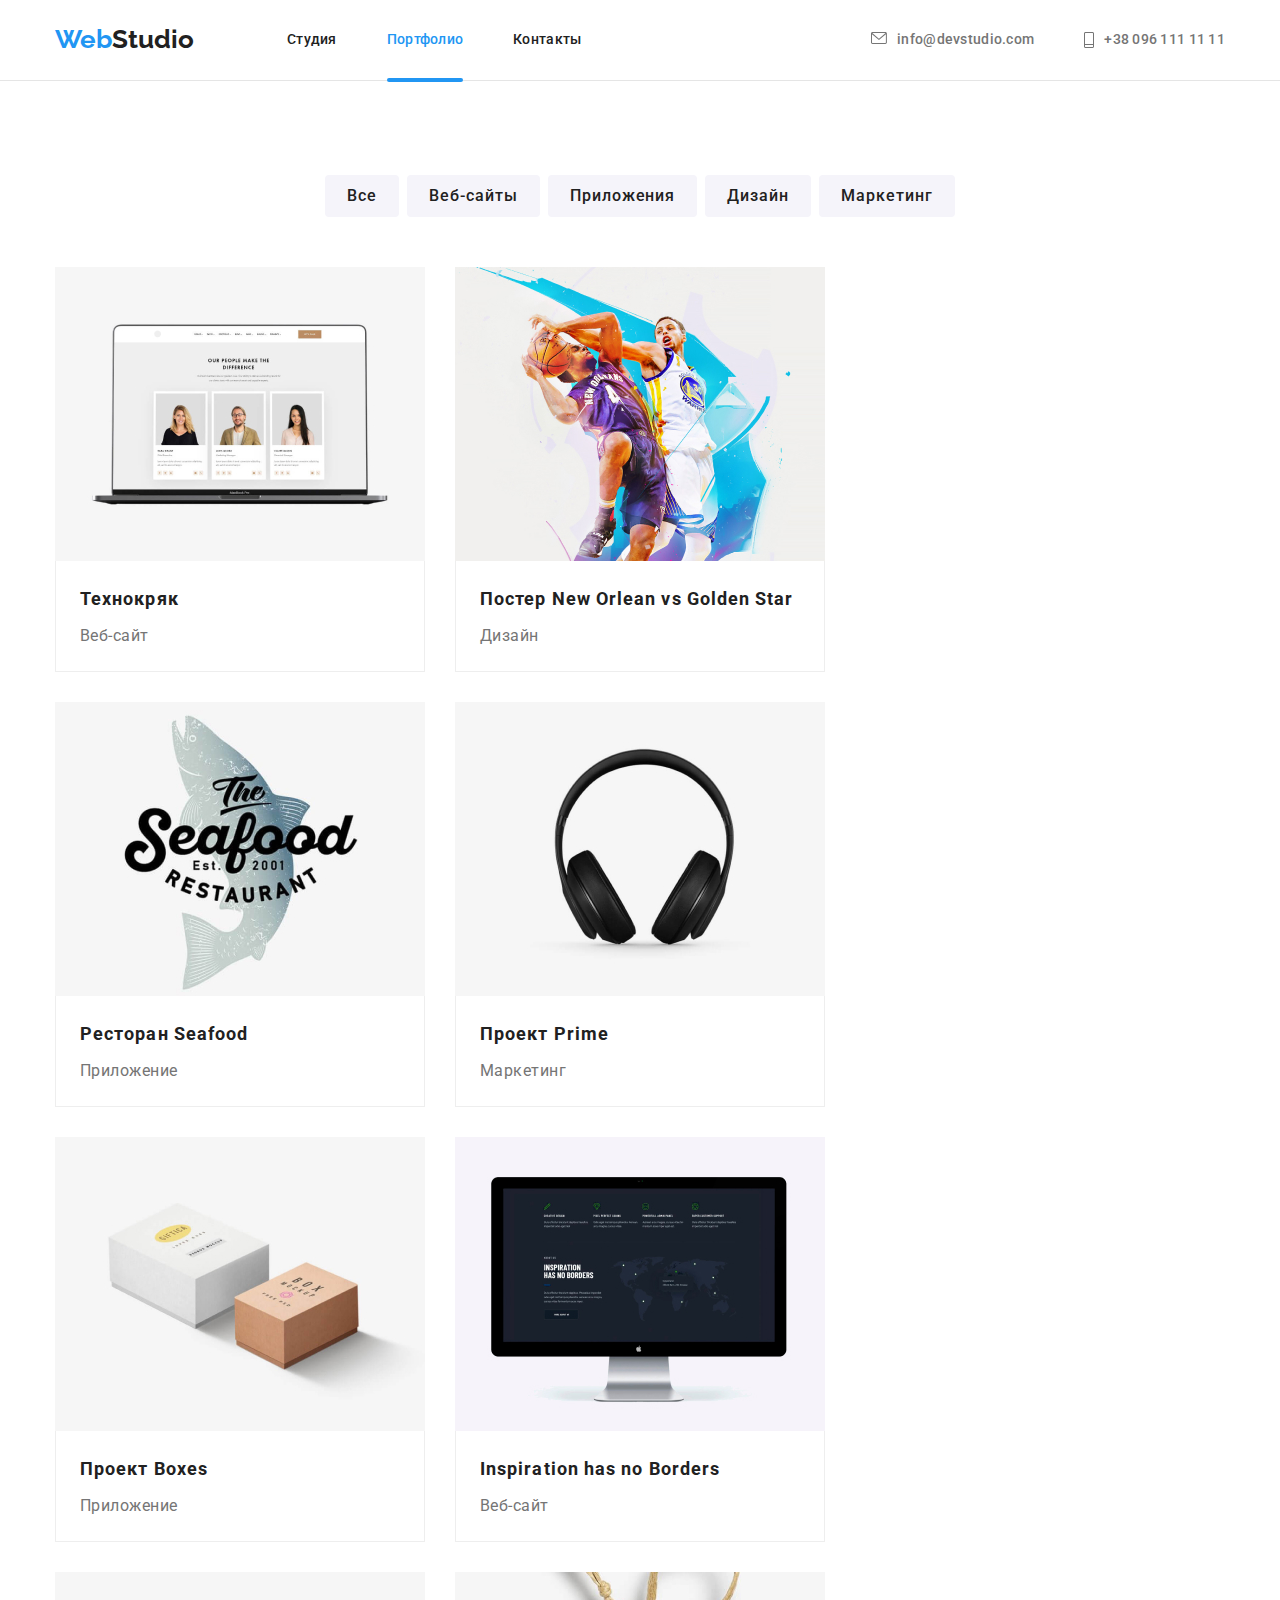
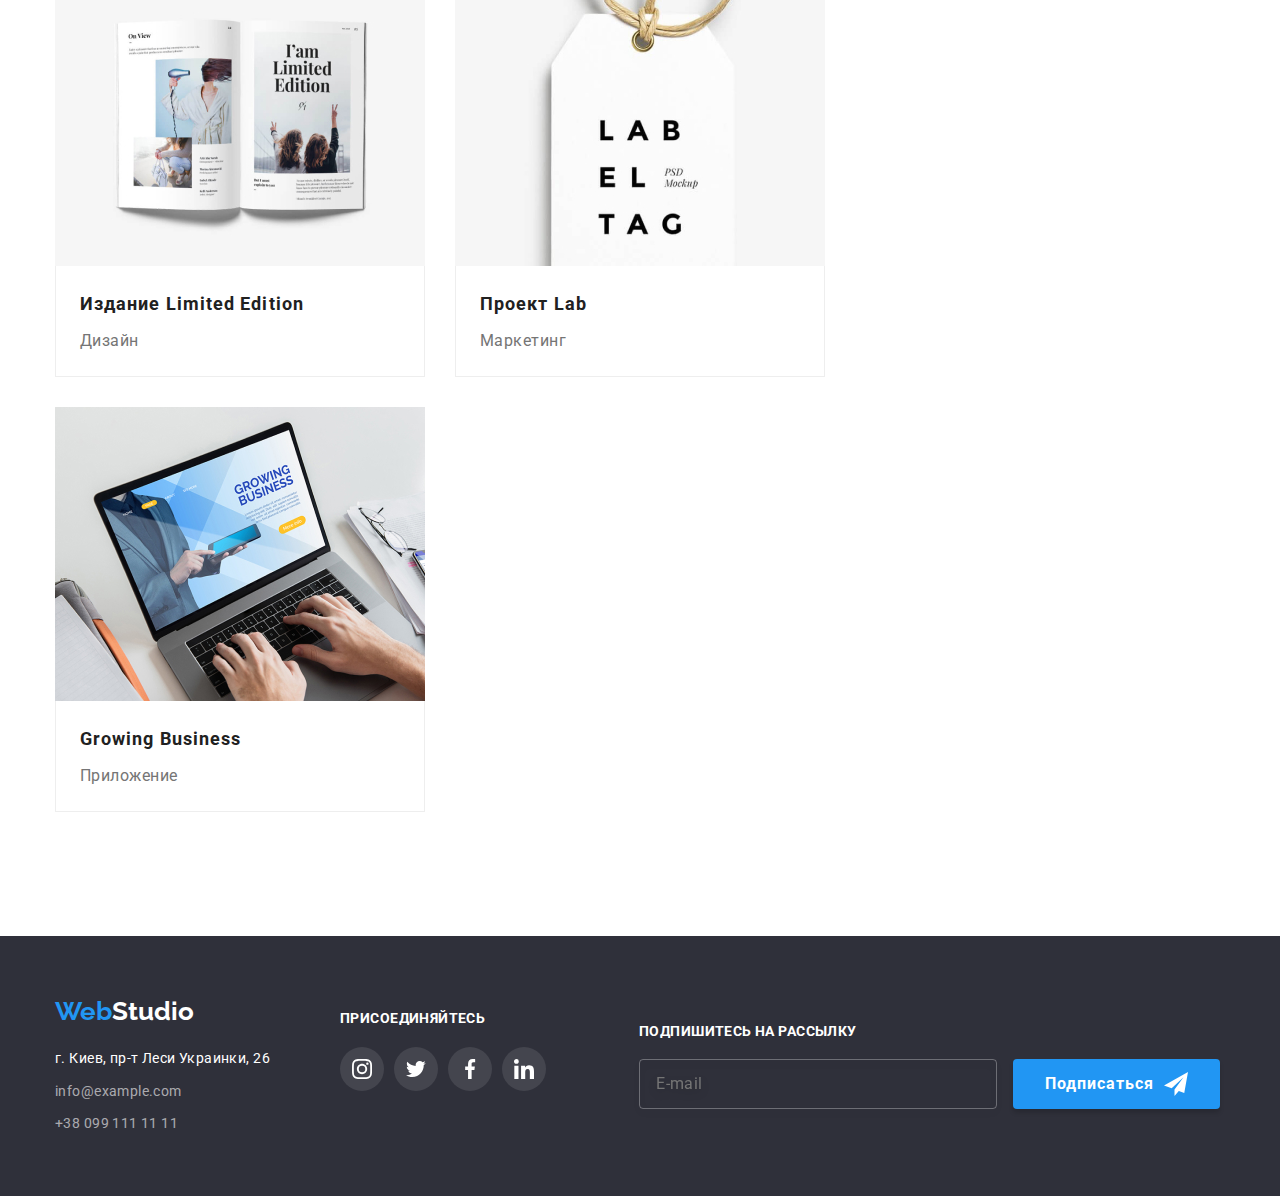
==== commit aca2af51: "Update portfolio.html" ====
--- a/portfolio.html
+++ b/portfolio.html
@@ -9,7 +9,7 @@
       rel="stylesheet"
       href="https://cdnjs.cloudflare.com/ajax/libs/modern-normalize/1.1.0/modern-normalize.min.css"
     />
-    <link rel="stylesheet" href="./css/styles.css" />
+    <link rel="stylesheet" href="./css/main.min.css" />
     <link
       href="https://fonts.googleapis.com/css2?family=Raleway:wght@700&family=Roboto:wght@400;500;700;900&display=swap"
       rel="stylesheet"
@@ -24,9 +24,15 @@
           >
 
           <ul class="site-nav list">
-            <li class="site-nav__item"><a class="site-nav__link" href="./index.html">Студия</a></li>
-            <li class="site-nav__item"><a class="site-nav__link current" href="">Портфолио</a></li>
-            <li class="site-nav__item"><a class="site-nav__link" href="">Контакты</a></li>
+            <li class="site-nav__item">
+              <a class="site-nav__link" href="./index.html">Студия</a>
+            </li>
+            <li class="site-nav__item">
+              <a class="site-nav__link current" href="">Портфолио</a>
+            </li>
+            <li class="site-nav__item">
+              <a class="site-nav__link" href="">Контакты</a>
+            </li>
           </ul>
         </nav>
 
@@ -108,7 +114,9 @@
                   </p>
                 </div>
                 <div class="card-set">
-                  <h3 class="card-set__item">Постер New Orlean vs Golden Star</h3>
+                  <h3 class="card-set__item">
+                    Постер New Orlean vs Golden Star
+                  </h3>
                   <p class="card-set__text">Дизайн</p>
                 </div>
               </a>
@@ -145,8 +153,8 @@
                   />
                   <p class="card__description">
                     Технокряк это современная площадка распространения
-                    коронавируса. Компании используют эту платформу для цифрового
-                    шпионажа и атак на защищённые сервера конкурентов.
+                    коронавируса. Компании используют эту платформу для
+                    цифрового шпионажа и атак на защищённые сервера конкурентов.
                   </p>
                 </div>
                 <div class="card-set">
@@ -187,8 +195,8 @@
                   />
                   <p class="card__description">
                     Технокряк это современная площадка распространения
-                    коронавируса. Компании используют эту платформу для цифрового
-                    шпионажа и атак на защищённые сервера конкурентов.
+                    коронавируса. Компании используют эту платформу для
+                    цифрового шпионажа и атак на защищённые сервера конкурентов.
                   </p>
                 </div>
               </a>
@@ -274,10 +282,14 @@
           <address>
             <ul class="adress__list list">
               <li class="adress__el">
-                <a class="adress__link link" href="">г. Киев, пр-т Леси Украинки, 26</a>
+                <a class="adress__link link" href=""
+                  >г. Киев, пр-т Леси Украинки, 26</a
+                >
               </li>
               <li class="adress__el">
-                <a class="adress__contacts-link link" href="mailto:info@example.com"
+                <a
+                  class="adress__contacts-link link"
+                  href="mailto:info@example.com"
                   >info@example.com</a
                 >
               </li>
@@ -306,32 +318,32 @@
               <li class="team__social-list-el">
                 <a
                   href="https://www.twitter.com/?hl=ru"
-                   class="footer__social-link"
+                  class="footer__social-link"
                 >
                   <svg class="footer__social-icon">
-                   <use href="./images/icons.svg#icon-p"></use>
+                    <use href="./images/icons.svg#icon-p"></use>
                   </svg>
                 </a>
               </li>
               <li class="team__social-list-el">
                 <a
                   href="https://www.facebook.com/?hl=ru"
-                 class="footer__social-link"
-                >
-                <svg class="footer__social-icon">
-                     <use href="./images/icons.svg#icon-facebook-1"></use>
-                   </svg>
-                  </a>
-                </li>
+                  class="footer__social-link"
+                >
+                  <svg class="footer__social-icon">
+                    <use href="./images/icons.svg#icon-facebook-1"></use>
+                  </svg>
+                </a>
+              </li>
               <li class="team__social-list-el">
                 <a
-                 href="https://www.linkedin.com/?hl=ru"
-                 class="footer__social-link"
-               >
-                 <svg class="footer__social-icon">
-                 <use href="./images/icons.svg#icon-linkedin-1"></use>
-                 </svg>
-               </a>
+                  href="https://www.linkedin.com/?hl=ru"
+                  class="footer__social-link"
+                >
+                  <svg class="footer__social-icon">
+                    <use href="./images/icons.svg#icon-linkedin-1"></use>
+                  </svg>
+                </a>
               </li>
             </ul>
           </div>
--- a/css/main.min.css
+++ b/css/main.min.css
@@ -0,0 +1,2 @@
+body{background-color:#ffffff;color:var(--primary-text-color);font-family:Roboto, sans-serif}*{box-sizing:border-box}img{display:block;min-width:100%;height:auto}.list{list-style:none}p,h1,h2,h3,h4,h5,h6{margin-top:0;margin-bottom:0}ul{margin:0;padding-left:0}a{text-decoration:none}.container{width:1200px;padding:0 15px;margin:0 auto}:root{--primary-text-color: #212121;--secondary-text-color: #757575;--white-color: #ffffff;--accent-color: #2196f3;--bord-color: #2f303a;--bg-color-team: #f5f4fa;--footer-color: rgba(255, 255, 255, 0.6);--footer-social: rgba(255, 255, 255, 0.1)}.visually-hidden{position:absolute;width:1px;height:1px;margin:-1px;border:0;padding:0;white-space:nowrap;clip-path:inset(100%);clip:rect(0 0 0 0);overflow:hidden}.hero{background-color:var(--bord-color);padding:200px 0;text-align:center;align-items:center;background-image:linear-gradient(to right, rgba(47,48,58,0.4), rgba(47,48,58,0.4)),url(../images/Img-min.jpg);background-position:center;background-size:cover;background-repeat:no-repeat}.hero__title{margin:0 auto 30px auto;width:696px;height:120;font-weight:900;font-size:44px;line-height:1.36;text-align:center;letter-spacing:0.06em;text-transform:uppercase;color:var(--white-color)}button{font-family:Roboto, sans-serif;font-weight:bold;font-size:16px;line-height:1.87;align-items:center;text-align:center;letter-spacing:0.06em;color:#ffffff;background-color:var(--accent-color);cursor:pointer;border-radius:4px;box-shadow:0px 4px 4px rgba(0,0,0,0.15)}button:hover,button:focus{background-color:var(--accent-color)}.hero__btn{padding:10px 32px;text-align:center;display:block;margin-left:auto;margin-right:auto;border:none;justify-content:center}@keyframes rotateY{0%{transform:perspective(400px) rotateY(60deg)}100%{transform:perspective(400px) rotateY(-60deg)}}.header{padding:24px 0 25px;border-bottom:1px solid #e5e5e5}.header .container{display:flex;justify-content:space-between;align-items:center}.header-logo{display:block;font-family:Raleway, sans-serif;font-weight:700;font-size:26px;line-height:1.2;color:var(--primary-text-color)}.logo-color{font-family:Raleway, sans-serif;font-weight:700;font-size:26px;line-height:1.2;color:var(--accent-color);display:flex;margin-right:93px;animation:rotateY 3000ms infinite alternate backwards ease-in-out 1000ms}.header-line{display:flex;align-content:center;align-items:center}.site-nav{display:flex}.site-nav__item:not(:last-child){margin-right:50px}.site-nav__link{font-weight:500;font-size:14px;line-height:1.14;letter-spacing:0.02em;color:var(--primary-text-color);display:block;text-decoration:none;transition-property:color;transition-duration:250ms;transition-timing-function:cubic-bezier(0.4, 0, 0.2, 1)}.site-nav__link:hover,.site-nav__link:focus{color:var(--accent-color)}.site-nav__link.current{position:relative;color:var(--accent-color)}.site-nav__link.current:after{content:"";position:absolute;left:0;bottom:-34px;width:100%;height:4px;background-color:var(--accent-color);border-radius:2px}.contacts{display:flex;align-items:center}.contacts__item{align-items:center}.site-contacts__link{align-items:center}.contacts__item:not(:last-child){margin-right:50px}.contacts .contacts__link{font-weight:500;font-size:14px;line-height:1.14;letter-spacing:0.02em;color:var(--secondary-text-color);display:flex;align-content:center;transition-duration:250ms;transition-timing-function:cubic-bezier(0.4, 0, 0.2, 1)}.contacts__link:hover,.contacts__link:focus{color:var(--accent-color)}.contacts__link:hover .contacts__icon,.contacts__link:focus .contacts__icon{fill:var(--accent-color)}.contacts__link:hover .contacts__icon,.contacts__link:focus .contacts__icon{fill:var(--accent-color)}.contacts__icon{margin-right:10px;fill:var(--secondary-text-color)}.features{padding-top:94px;padding-bottom:94px;outline-style:solid 2px green}.features__list{display:flex;padding-bottom:0px;padding-top:0px}.features .features__el:not(:last-child){margin-right:30px}.features__icon-box{border-radius:4px;display:flex;justify-content:center;align-items:center;width:270px;height:120px;margin-bottom:30px;background-color:#f5f4fa}.features__icon{width:70px;height:70px}.features__title{margin-top:0;margin-bottom:10px;font-weight:700;font-size:14px;line-height:1.14;letter-spacing:0.03em;color:var(--primary-text-color);text-transform:uppercase}.features__text{font-weight:normal;width:270px;font-size:14px;line-height:1.71em;letter-spacing:0.03em;color:var(--secondary-text-color);margin-top:0;margin-bottom:0}.work{padding-bottom:94px}.work__list{display:flex}.work__el{align-items:center;position:relative}.work__title{font-weight:700;font-size:36px;line-height:1.16em;text-align:center;letter-spacing:0.03em;color:var(--primary-text-color);margin-bottom:50px}.work .work__el:not(:last-child){margin-right:30px}.work__el .work__text{position:absolute;display:flex;font-weight:700;font-size:14px;line-height:1.143;letter-spacing:0.03em;text-transform:uppercase;width:100%;height:70px;bottom:0;left:0;justify-content:center;align-items:center;color:var(--white-color);background:rgba(47,48,58,0.8)}.team{background-color:var(--bg-color-team);padding-top:94px;padding-bottom:94px}.team__list{display:flex}.team__title{font-weight:700;font-size:36px;line-height:1.16;text-align:center;letter-spacing:0.03em;color:var(--primary-text-color);margin-bottom:50px}.team .team__el:not(:last-child){margin-right:30px}.team__el{background-color:var(--white-color);width:270px;min-height:368px;box-shadow:0px 1px 3px rgba(0,0,0,0.12),0px 1px 1px rgba(0,0,0,0.14),0px 2px 1px rgba(0,0,0,0.2);border-radius:0px 0px 4px 4px}.team__name{font-weight:500;font-size:16px;line-height:1.18;letter-spacing:0.03em;text-align:center;color:var(--primary-text-color);margin-top:30px;margin-bottom:10px}.team__profession{font-weight:400;font-weight:normal;font-size:16px;line-height:1.18;letter-spacing:0.03em;text-align:center;color:var(--secondary-text-color);margin-bottom:15px}.team__social-list{display:flex;align-items:center;justify-content:center;list-style:none}.team__social-link{display:flex;margin-bottom:30px;width:44px;height:44px;background-color:var(--white-color);text-decoration:none;border-radius:50%;justify-content:center;align-items:center;transition-property:background-color;transition-duration:250ms;transition-timing-function:cubic-bezier(0.4, 0, 0.2, 1)}.team__social-link:hover,.team__social-link:focus,.team__social-link:hover .team__social-icon,.team__social-link:focus .team__social-icon{fill:var(--white-color);background-color:var(--accent-color)}.team__social-list-el:not(:last-child){margin-right:10px}.team__social-icon{width:20px;height:20px;fill:#afb1b8;transition-property:color;transition-duration:250ms;transition-timing-function:cubic-bezier(0.4, 0, 0.2, 1)}.clients{padding-top:94px;padding-bottom:94px}.clients__list{list-style:none;text-decoration:none;display:flex;flex-wrap:wrap;margin-top:-30px;margin-left:-30px}.clients__list .clients__el{display:flex;flex-basis:calc((100% - 180px) / 6);margin-top:30px;margin-left:30px}.clients__el{display:inline-block;margin-left:20px}.clients__link{display:flex;justify-content:center;align-items:center;width:170px;height:92px;border:1px solid #afb1b8;border-radius:4px;transition-duration:250ms;transition-timing-function:cubic-bezier(0.4, 0, 0.2, 1)}.clients__link:focus,.clients__link:hover{border:1px solid var(--accent-color);background-color:var(--white-color)}.clients__icon{fill:#afb1b8;width:106px;height:60px}.clients__link:focus .clients__icon,.clients__link:hover .clients__icon{fill:var(--accent-color)}.clients__title{font-weight:700;font-size:36px;line-height:1.16em;text-align:center;letter-spacing:0.03em;color:var(--primary-text-color);margin-bottom:50px}footer{padding-top:60px;padding-bottom:60px;background-color:var(--bord-color)}.footer__adress-wrapper{margin-right:70px}.container-footer{display:flex;align-items:center}.footer__logo{font-family:Raleway, sans-serif;font-weight:700;font-size:26px;line-height:1.2;color:var(--accent-color);display:inline-block;margin-top:0;padding-top:auto;margin-bottom:20px;padding-right:auto}.footer__logo-color{font-weight:bold;color:var(--white-color)}.adress__list{margin:0px}.adress__link{font-style:normal;font-weight:normal;font-size:14px;line-height:1.7;letter-spacing:0.03em;color:var(--white-color);display:block;margin:0}.adress__el:not(:last-child){margin:0 0 9px}.adress__contacts-link{display:block;font-style:normal;font-weight:400;font-size:14px;line-height:1.7em;letter-spacing:0.03em;color:var(--footer-color);text-decoration:none;margin:0}.adress__contacts-link:focus,.adress__contacts-link:hover{color:var(--accent-color)}.footer-flex{display:flex}.footer__social-wrapper{margin-right:93px}.footer__social-wrapper .team__social-list{display:flex}.footer__social-title{font-weight:700;font-size:14px;line-height:1.14;letter-spacing:0.03em;text-transform:uppercase;color:var(--white-color);margin-bottom:20px;margin-top:auto}.footer__social-link{display:flex;margin-bottom:30px;width:44px;height:44px;background-color:var(--footer-social);text-decoration:none;border-radius:50%;justify-content:center;align-items:center;transition-duration:250ms;transition-timing-function:cubic-bezier(0.4, 0, 0.2, 1)}.footer__social-link:focus,.team__social-list-el:hover .footer__social-link,.team__social-list-el:focus .footer__social-link{background-color:var(--accent-color)}.footer__social-icon{width:20px;height:20px}.footer__social-link .footer__social-icon{fill:var(--white-color)}.email-holder__title{font-weight:bold;font-size:14px;line-height:1.143;letter-spacing:0.03em;text-transform:uppercase;margin-bottom:20px;color:var(--white-color)}.email-holder__text{width:358px;height:50px;padding:15px 16px;margin-right:12px;font-weight:normal;font-size:16px;line-height:1.25;letter-spacing:0.03em;border:1px solid rgba(255,255,255,0.3);box-sizing:border-box;filter:drop-shadow(0px 4px 4px rgba(0,0,0,0.15));border-radius:4px;background-color:transparent;color:var(--white-color);transition-duration:250ms;transition-timing-function:cubic-bezier(0.4, 0, 0.2, 1)}.email-holder__text:focus{outline:none;border:1px solid var(--accent-color)}.icon-send{margin-left:10px;fill:var(--white-color)}.footer__btn{display:inline-flex;align-items:center}.portfolio{padding:94px 0}.buttons__list{display:flex;justify-content:center;margin-bottom:50px}.btn:hover,.btn:focus{box-shadow:0px 4px 4px rgba(0,0,0,0.25),0px 3px 1px rgba(0,0,0,0.01),0px 1px 2px rgba(0,0,0,0.08),0px 2px 2px rgba(0,0,0,0.12)}.main-container{padding-top:94px;padding-bottom:94px}.buttons__list .btn:not(:last-child){margin-right:8px}.btn__portfolio{font-weight:500;padding:6px 22px;border:0px;color:var(--primary-text-color);background-color:var(--bg-color-team);box-shadow:none;transition-duration:250ms;transition-timing-function:cubic-bezier(0.4, 0, 0.2, 1)}.btn__portfolio:hover,.btn__portfolio:focus{color:var(--white-color);background-color:var(--accent-color);box-shadow:0px 4px 4px rgba(0,0,0,0.15)}.projects{margin-left:auto;margin-right:auto;display:flex;flex-wrap:wrap}.projects__item{margin-right:30px;margin-bottom:30px;width:370px;transition-duration:250ms;transition-timing-function:cubic-bezier(0.4, 0, 0.2, 1)}.projects__item:focus,.projects__item:hover{box-shadow:0px 1px 1px rgba(0,0,0,0.12),0px 4px 4px rgba(0,0,0,0.06),1px 4px 6px rgba(0,0,0,0.16)}.projects__item :nth-child(3n){margin-right:0}.projects__item :nth-last-child(-n+3){margin-bottom:0}.projects__wrapper{position:relative;overflow:hidden}.card__description{display:flex;position:absolute;font-weight:400;width:100%;height:100%;font-size:18px;line-height:1.55;letter-spacing:0.03em;padding:63px 24px;top:0;left:0;overflow:auto;transform:translateY(100%);transition-duration:250ms;transition-timing-function:cubic-bezier(0.4, 0, 0.2, 1);color:#fff;background-color:rgba(33,150,243,0.9)}.projects__item:hover .card__description,.projects__item:focus .card__description{transform:translateY(0)}.card-set{padding:20px 24px;border:1px solid #eeeeee;border-top:0}.card-set__item{margin-top:0;margin-bottom:0;font-weight:700;font-size:18px;line-height:2;letter-spacing:0.06em;color:var(--primary-text-color)}.card-set__text{margin-top:4px;margin-bottom:0;font-weight:400;font-size:16px;line-height:1.87em;letter-spacing:0.03em;color:var(--secondary-text-color)}.backdrop{position:fixed;left:0;top:0;width:100%;height:100%;background:rgba(0,0,0,0.2);transition:opacity 250ms cubic-bezier(0.4, 0, 0.2, 1),visibility 250ms cubic-bezier(0.4, 0, 0.2, 1)}.modal-window{position:absolute;left:50%;top:50%;transform:translate(-50%, -50%);min-height:581px;width:528px;background:var(--white-color);box-shadow:0px 1px 3px rgba(0,0,0,0.12),0px 1px 1px rgba(0,0,0,0.14),0px 2px 1px rgba(0,0,0,0.2);border-radius:4px;padding:40px}.close-button{display:flex;position:absolute;top:8px;right:8px;padding:0;width:30px;height:30px;background-color:var(--white-color);border:1px solid rgba(0,0,0,0.1);box-sizing:border-box;border-radius:50%;cursor:pointer;justify-content:center;align-items:center;box-shadow:none}.close-button:focus,.close-button:hover{fill:var(--accent-color)}.is-hidden{opacity:0;pointer-events:none;visibility:hidden}.form__contacts{display:flex;flex-direction:column}.form__text{font-weight:bold;font-size:20px;line-height:1.15;letter-spacing:0.03em;margin-bottom:12px;text-align:center;color:var(--primary-text-color)}.form__label{margin-bottom:10px;font-weight:400;font-size:12px;line-height:1.16;letter-spacing:0.01em;color:var(--secondary-text-color)}.form__wrapper{position:relative;display:block;margin-top:4px}.form__input{padding-left:40px;width:100%;height:40px;border:1px solid rgba(33,33,33,0.2);box-sizing:border-box;border-radius:4px}.form__input:focus{outline:none;border:1px solid var(--accent-color)}.form__icon{position:absolute;left:12px;top:50%;transform:translateY(-50%);transition-duration:250ms;transition-timing-function:cubic-bezier(0.4, 0, 0.2, 1)}.form__input:focus+.form__icon{fill:var(--accent-color)}.form__label-comment{margin-bottom:20px;font-size:12px;line-height:1.17;letter-spacing:0.01em;color:var(--secondary-text-color)}.form__comment{font-family:"Roboto" sans-serif;font-style:normal;height:120px;width:100%;line-height:1.16;letter-spacing:0.01em;padding:12px 16px;margin-top:4px;border:1px solid rgba(33,33,33,0.2);box-sizing:border-box;border-radius:4px;transition-property:border-color;transition-duration:250ms;transition-timing-function:cubic-bezier(0.4, 0, 0.2, 1);resize:none}.form__comment:focus{outline:none;border:1px solid var(--accent-color)}.form__comment:focus::placeholder{font-style:normal;font-weight:400;font-size:14px;line-height:1.14;letter-spacing:0.01em;color:rgba(117,117,117,0.5)}.form__checkbox{display:flex;margin-bottom:30px;text-align:center;align-items:center;cursor:pointer;justify-content:center}.checkbox__wrapper-icon{position:relative;display:flex;justify-content:center;align-items:center;width:16px;height:15px;border-radius:2px;margin-right:7px;transition-property:background-color;transition-duration:250ms;transition-timing-function:cubic-bezier(0.4, 0, 0.2, 1)}.checkbox__icon{position:absolute;position:50% 50%;border:2px solid var(--primary-text-color);border-radius:2px;margin-right:5px;display:flex;align-items:center;justify-content:center;transition-property:background-color;transition-duration:250ms;transition-timing-function:cubic-bezier(0.4, 0, 0.2, 1)}.checkbox__policy:checked ~ .checkbox__icon{border:transparent;background-color:var(--accent-color)}.policy-agree{font-weight:400;font-size:14px;line-height:1.71;letter-spacing:0.03em;color:var(--secondary-text-color)}.policy-agree__link{font-weight:400;font-size:14px;line-height:1.71;letter-spacing:0.03em;margin-left:5px;color:var(--accent-color)}.send-btn{font-family:"Roboto", sans-serif;font-weight:700;font-size:16px;line-height:1.87;letter-spacing:0.06em;border-radius:4px;padding:10px 55px;background-color:var(--accent-color);border:0;cursor:pointer;color:var(--white-color);align-items:center;box-shadow:0px 4px 4px rgba(0,0,0,0.15);transition-property:background-color;transition-duration:250ms;transition-timing-function:cubic-bezier(0.4, 0, 0.2, 1);margin:auto}.send-btn:hover,.send-btn:focus{background-color:#188ce8}
+/*# sourceMappingURL=main.min.css.map */